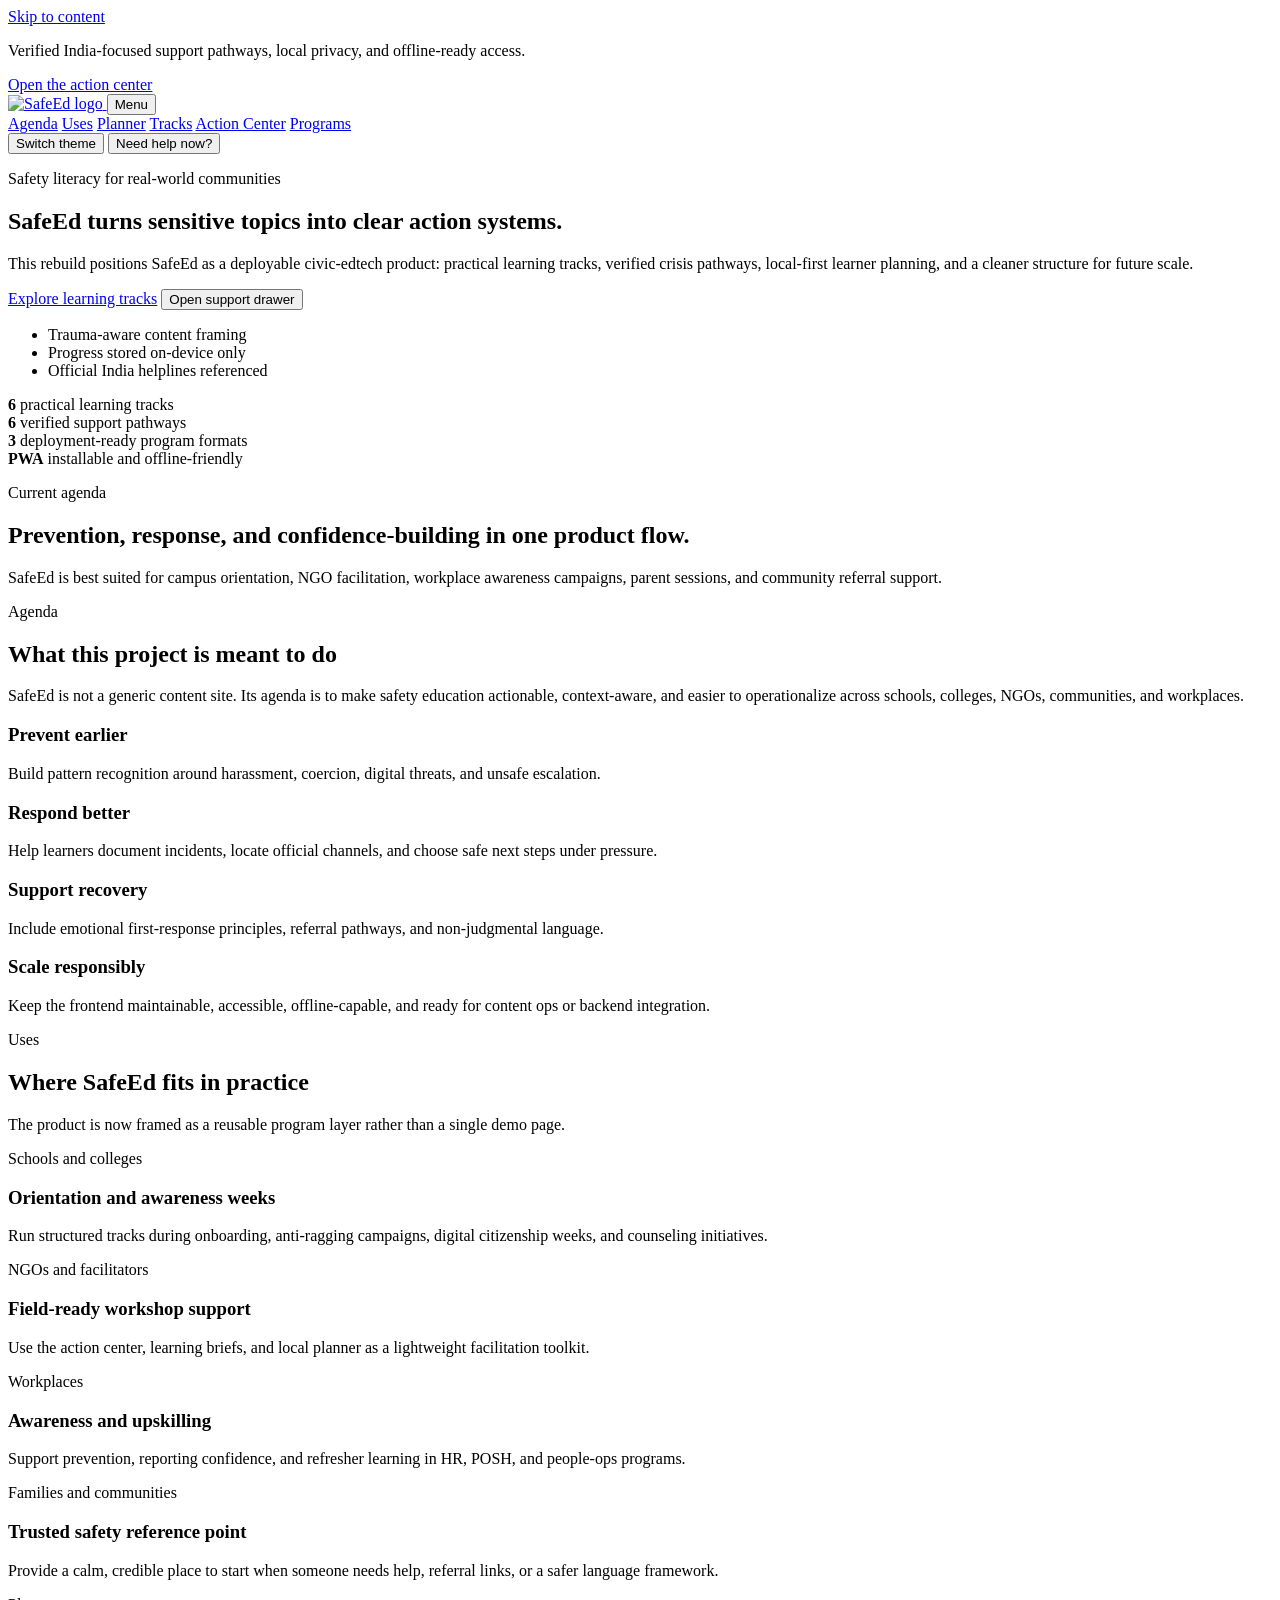
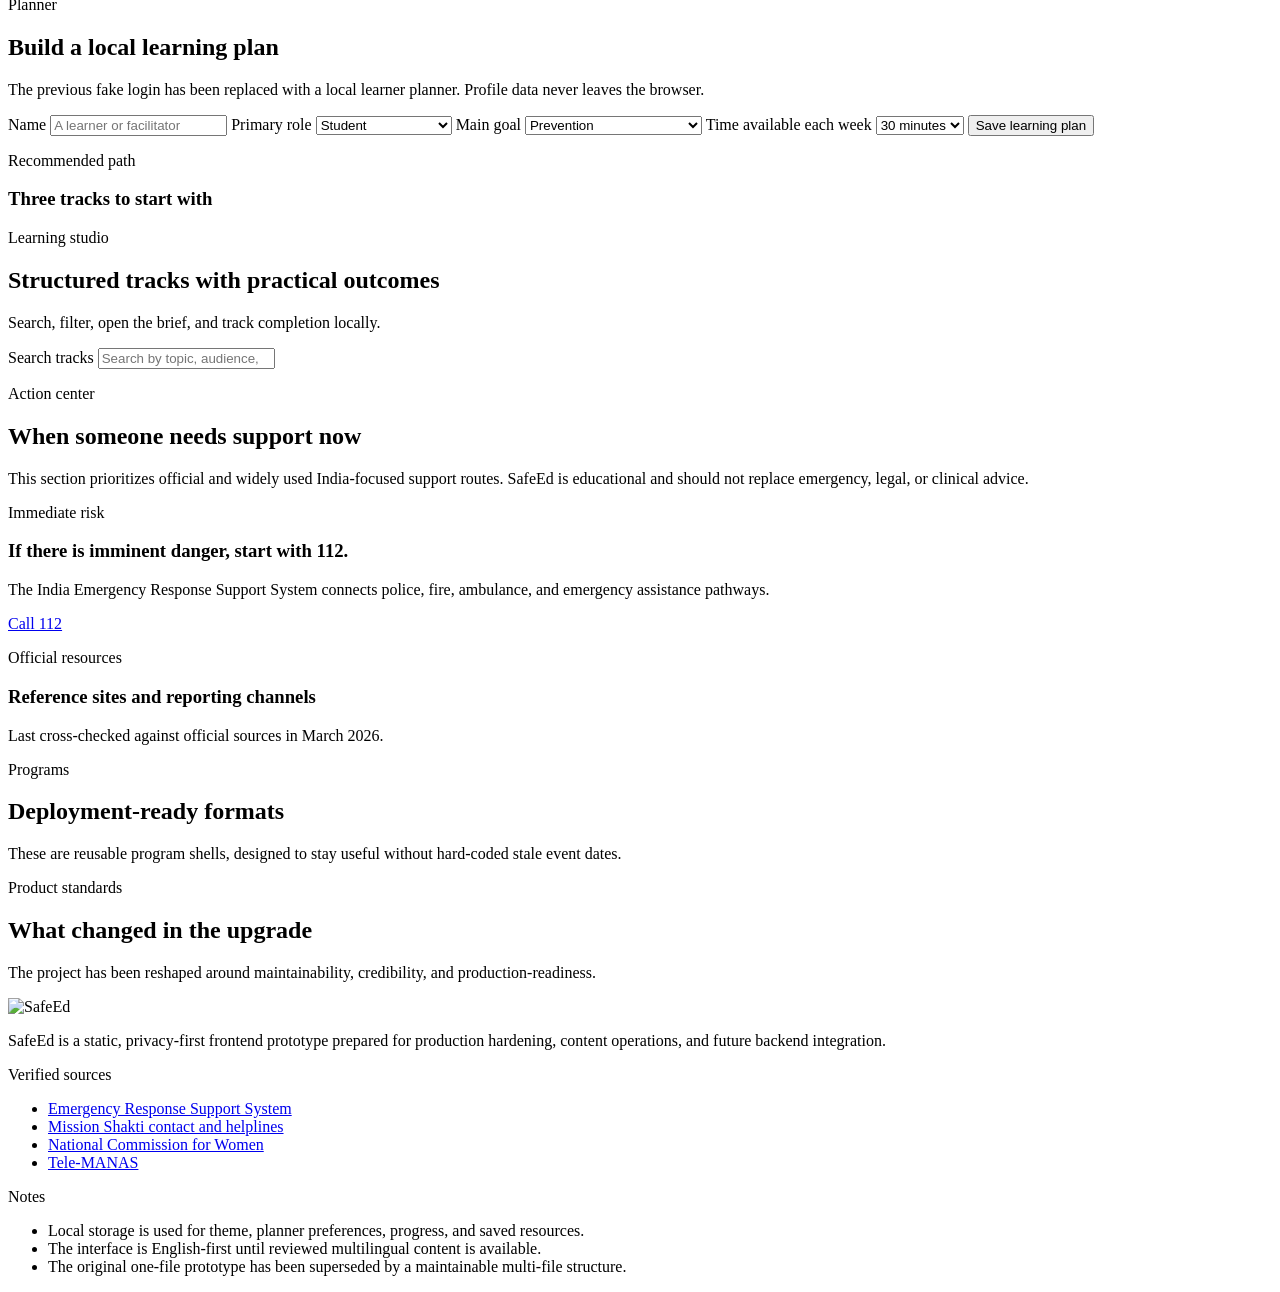
==== index.html @ ff0f3a22 "Initial SafeEd rebuild" ====
<!DOCTYPE html>
<html lang="en" data-theme="light">
<head>
  <meta charset="UTF-8">
  <meta name="viewport" content="width=device-width, initial-scale=1">
  <title>SafeEd | Safety literacy for real-world communities</title>
  <meta
    name="description"
    content="SafeEd is a practical safety education platform for schools, colleges, NGOs, and workplaces across India."
  >
  <meta name="theme-color" content="#12303b">
  <meta property="og:title" content="SafeEd">
  <meta
    property="og:description"
    content="Practical learning tracks, verified emergency pathways, and community-ready safety education."
  >
  <meta property="og:type" content="website">
  <link rel="icon" href="assets/brand/favicon.svg" type="image/svg+xml">
  <link rel="manifest" href="site.webmanifest">
  <link rel="preconnect" href="https://fonts.googleapis.com">
  <link rel="preconnect" href="https://fonts.gstatic.com" crossorigin>
  <link
    href="https://fonts.googleapis.com/css2?family=Manrope:wght@400;500;600;700;800&family=Sora:wght@500;600;700;800&display=swap"
    rel="stylesheet"
  >
  <link rel="stylesheet" href="assets/css/styles.css">
  <script type="module" src="assets/js/app.js"></script>
</head>
<body>
  <a class="skip-link" href="#main-content">Skip to content</a>
  <noscript>
    <div class="noscript-banner">
      SafeEd works best with JavaScript enabled because learning plans, saved progress, and the support drawer are interactive.
    </div>
  </noscript>

  <header class="site-header">
    <div class="announcement-bar">
      <div class="container announcement-inner">
        <p>Verified India-focused support pathways, local privacy, and offline-ready access.</p>
        <a href="#action-center">Open the action center</a>
      </div>
    </div>

    <div class="container nav-shell">
      <a class="brand" href="#hero" aria-label="SafeEd home">
        <img src="assets/brand/safeed-logo.svg" alt="SafeEd logo" width="192" height="48">
      </a>

      <button
        class="nav-toggle"
        type="button"
        aria-expanded="false"
        aria-controls="site-navigation"
        data-action="toggle-nav"
      >
        Menu
      </button>

      <nav id="site-navigation" class="site-navigation" aria-label="Primary">
        <a href="#agenda">Agenda</a>
        <a href="#use-cases">Uses</a>
        <a href="#planner">Planner</a>
        <a href="#tracks">Tracks</a>
        <a href="#action-center">Action Center</a>
        <a href="#programs">Programs</a>
      </nav>

      <div class="nav-actions">
        <button class="ghost-button" type="button" data-action="toggle-theme" id="theme-toggle">
          Switch theme
        </button>
        <button class="primary-button" type="button" data-action="toggle-support">
          Need help now?
        </button>
      </div>
    </div>
  </header>

  <main id="main-content">
    <section id="hero" class="hero-section section">
      <div class="container hero-grid">
        <div class="hero-copy reveal">
          <p class="eyebrow">Safety literacy for real-world communities</p>
          <h1>SafeEd turns sensitive topics into clear action systems.</h1>
          <p class="hero-lead">
            This rebuild positions SafeEd as a deployable civic-edtech product: practical learning tracks, verified crisis pathways,
            local-first learner planning, and a cleaner structure for future scale.
          </p>
          <div class="hero-actions">
            <a class="primary-button" href="#tracks">Explore learning tracks</a>
            <button class="secondary-button" type="button" data-action="toggle-support">
              Open support drawer
            </button>
          </div>
          <ul class="trust-list" aria-label="Trust markers">
            <li>Trauma-aware content framing</li>
            <li>Progress stored on-device only</li>
            <li>Official India helplines referenced</li>
          </ul>
        </div>

        <aside class="hero-panel reveal" aria-label="Project snapshot">
          <div class="metric-grid">
            <article class="metric-card">
              <strong>6</strong>
              <span>practical learning tracks</span>
            </article>
            <article class="metric-card">
              <strong>6</strong>
              <span>verified support pathways</span>
            </article>
            <article class="metric-card">
              <strong>3</strong>
              <span>deployment-ready program formats</span>
            </article>
            <article class="metric-card">
              <strong>PWA</strong>
              <span>installable and offline-friendly</span>
            </article>
          </div>

          <div class="focus-panel">
            <p class="focus-label">Current agenda</p>
            <h2>Prevention, response, and confidence-building in one product flow.</h2>
            <p>
              SafeEd is best suited for campus orientation, NGO facilitation, workplace awareness campaigns,
              parent sessions, and community referral support.
            </p>
          </div>
        </aside>
      </div>
    </section>

    <section id="agenda" class="section">
      <div class="container">
        <div class="section-heading reveal">
          <p class="eyebrow">Agenda</p>
          <h2>What this project is meant to do</h2>
          <p>
            SafeEd is not a generic content site. Its agenda is to make safety education actionable, context-aware,
            and easier to operationalize across schools, colleges, NGOs, communities, and workplaces.
          </p>
        </div>

        <div class="agenda-grid">
          <article class="agenda-card reveal">
            <h3>Prevent earlier</h3>
            <p>Build pattern recognition around harassment, coercion, digital threats, and unsafe escalation.</p>
          </article>
          <article class="agenda-card reveal">
            <h3>Respond better</h3>
            <p>Help learners document incidents, locate official channels, and choose safe next steps under pressure.</p>
          </article>
          <article class="agenda-card reveal">
            <h3>Support recovery</h3>
            <p>Include emotional first-response principles, referral pathways, and non-judgmental language.</p>
          </article>
          <article class="agenda-card reveal">
            <h3>Scale responsibly</h3>
            <p>Keep the frontend maintainable, accessible, offline-capable, and ready for content ops or backend integration.</p>
          </article>
        </div>
      </div>
    </section>

    <section id="use-cases" class="section section--alt">
      <div class="container">
        <div class="section-heading reveal">
          <p class="eyebrow">Uses</p>
          <h2>Where SafeEd fits in practice</h2>
          <p>The product is now framed as a reusable program layer rather than a single demo page.</p>
        </div>

        <div class="use-case-grid">
          <article class="use-card reveal">
            <span class="use-card__tag">Schools and colleges</span>
            <h3>Orientation and awareness weeks</h3>
            <p>Run structured tracks during onboarding, anti-ragging campaigns, digital citizenship weeks, and counseling initiatives.</p>
          </article>
          <article class="use-card reveal">
            <span class="use-card__tag">NGOs and facilitators</span>
            <h3>Field-ready workshop support</h3>
            <p>Use the action center, learning briefs, and local planner as a lightweight facilitation toolkit.</p>
          </article>
          <article class="use-card reveal">
            <span class="use-card__tag">Workplaces</span>
            <h3>Awareness and upskilling</h3>
            <p>Support prevention, reporting confidence, and refresher learning in HR, POSH, and people-ops programs.</p>
          </article>
          <article class="use-card reveal">
            <span class="use-card__tag">Families and communities</span>
            <h3>Trusted safety reference point</h3>
            <p>Provide a calm, credible place to start when someone needs help, referral links, or a safer language framework.</p>
          </article>
        </div>
      </div>
    </section>

    <section id="planner" class="section">
      <div class="container planner-layout">
        <div class="section-heading reveal">
          <p class="eyebrow">Planner</p>
          <h2>Build a local learning plan</h2>
          <p>
            The previous fake login has been replaced with a local learner planner. Profile data never leaves the browser.
          </p>
        </div>

        <div class="planner-card reveal">
          <form id="planner-form" class="planner-form">
            <label>
              <span>Name</span>
              <input id="planner-name" name="name" type="text" maxlength="40" placeholder="A learner or facilitator">
            </label>
            <label>
              <span>Primary role</span>
              <select id="planner-role" name="role">
                <option value="student">Student</option>
                <option value="educator">Educator</option>
                <option value="parent">Parent or caregiver</option>
                <option value="ngo">NGO facilitator</option>
                <option value="workplace">Workplace ally</option>
              </select>
            </label>
            <label>
              <span>Main goal</span>
              <select id="planner-goal" name="goal">
                <option value="prevention">Prevention</option>
                <option value="response">Reporting and response</option>
                <option value="digital">Digital safety</option>
                <option value="wellbeing">Wellbeing support</option>
                <option value="leadership">Facilitation and leadership</option>
              </select>
            </label>
            <label>
              <span>Time available each week</span>
              <select id="planner-minutes" name="minutes">
                <option value="30">30 minutes</option>
                <option value="45">45 minutes</option>
                <option value="60">60 minutes</option>
                <option value="90">90 minutes</option>
              </select>
            </label>
            <button class="primary-button" type="submit">Save learning plan</button>
          </form>
        </div>

        <aside class="planner-output reveal" aria-live="polite">
          <div class="planner-output__header">
            <p class="eyebrow">Recommended path</p>
            <h3 id="planner-title">Three tracks to start with</h3>
          </div>
          <div id="planner-recommendations" class="planner-recommendations"></div>
        </aside>
      </div>
    </section>

    <section id="tracks" class="section section--alt">
      <div class="container">
        <div class="section-heading reveal">
          <p class="eyebrow">Learning studio</p>
          <h2>Structured tracks with practical outcomes</h2>
          <p>Search, filter, open the brief, and track completion locally.</p>
        </div>

        <div class="track-toolbar reveal">
          <label class="search-field">
            <span class="sr-only">Search tracks</span>
            <input id="track-search" type="search" placeholder="Search by topic, audience, or outcome">
          </label>
          <div id="track-filters" class="filter-group" aria-label="Track filters"></div>
        </div>

        <div class="summary-strip reveal" id="summary-strip" aria-live="polite"></div>
        <div id="track-grid" class="track-grid"></div>
      </div>
    </section>

    <section id="action-center" class="section">
      <div class="container">
        <div class="section-heading reveal">
          <p class="eyebrow">Action center</p>
          <h2>When someone needs support now</h2>
          <p>
            This section prioritizes official and widely used India-focused support routes. SafeEd is educational and should not replace
            emergency, legal, or clinical advice.
          </p>
        </div>

        <div class="action-layout">
          <div class="help-card urgent-card reveal">
            <p class="urgent-label">Immediate risk</p>
            <h3>If there is imminent danger, start with 112.</h3>
            <p>
              The India Emergency Response Support System connects police, fire, ambulance, and emergency assistance pathways.
            </p>
            <a class="primary-button" href="tel:112">Call 112</a>
          </div>

          <div id="support-grid" class="support-grid"></div>
        </div>

        <div class="resource-panel reveal">
          <div class="resource-panel__header">
            <div>
              <p class="eyebrow">Official resources</p>
              <h3>Reference sites and reporting channels</h3>
            </div>
            <p class="resource-panel__note">Last cross-checked against official sources in March 2026.</p>
          </div>
          <div id="resource-grid" class="resource-grid"></div>
        </div>
      </div>
    </section>

    <section id="programs" class="section section--alt">
      <div class="container">
        <div class="section-heading reveal">
          <p class="eyebrow">Programs</p>
          <h2>Deployment-ready formats</h2>
          <p>
            These are reusable program shells, designed to stay useful without hard-coded stale event dates.
          </p>
        </div>

        <div id="program-grid" class="program-grid"></div>
      </div>
    </section>

    <section class="section">
      <div class="container">
        <div class="section-heading reveal">
          <p class="eyebrow">Product standards</p>
          <h2>What changed in the upgrade</h2>
          <p>The project has been reshaped around maintainability, credibility, and production-readiness.</p>
        </div>

        <div id="standards-grid" class="standards-grid"></div>
      </div>
    </section>
  </main>

  <aside id="support-drawer" class="support-drawer" hidden>
    <div class="support-drawer__header">
      <div>
        <p class="eyebrow">Support drawer</p>
        <h2>Quick access numbers</h2>
      </div>
      <button class="ghost-button" type="button" data-action="toggle-support">Close</button>
    </div>
    <div id="support-drawer-grid" class="support-drawer__grid"></div>
  </aside>

  <dialog id="track-dialog" class="track-dialog">
    <div class="track-dialog__shell">
      <form method="dialog" class="track-dialog__close-row">
        <button class="ghost-button" type="submit">Close</button>
      </form>
      <div id="track-dialog-content"></div>
    </div>
  </dialog>

  <div id="toast" class="toast" role="status" aria-live="polite"></div>

  <footer class="site-footer">
    <div class="container footer-grid">
      <div>
        <img src="assets/brand/safeed-logo.svg" alt="SafeEd" width="192" height="48">
        <p class="footer-copy">
          SafeEd is a static, privacy-first frontend prototype prepared for production hardening, content operations, and future backend integration.
        </p>
      </div>
      <div>
        <p class="footer-heading">Verified sources</p>
        <ul class="footer-links">
          <li><a href="https://112.gov.in/" target="_blank" rel="noreferrer">Emergency Response Support System</a></li>
          <li><a href="https://missionshakti.wcd.gov.in/contact" target="_blank" rel="noreferrer">Mission Shakti contact and helplines</a></li>
          <li><a href="https://www.ncw.gov.in/" target="_blank" rel="noreferrer">National Commission for Women</a></li>
          <li><a href="https://telemanas.mohfw.gov.in/" target="_blank" rel="noreferrer">Tele-MANAS</a></li>
        </ul>
      </div>
      <div>
        <p class="footer-heading">Notes</p>
        <ul class="footer-links">
          <li>Local storage is used for theme, planner preferences, progress, and saved resources.</li>
          <li>The interface is English-first until reviewed multilingual content is available.</li>
          <li>The original one-file prototype has been superseded by a maintainable multi-file structure.</li>
        </ul>
      </div>
    </div>
  </footer>
</body>
</html>
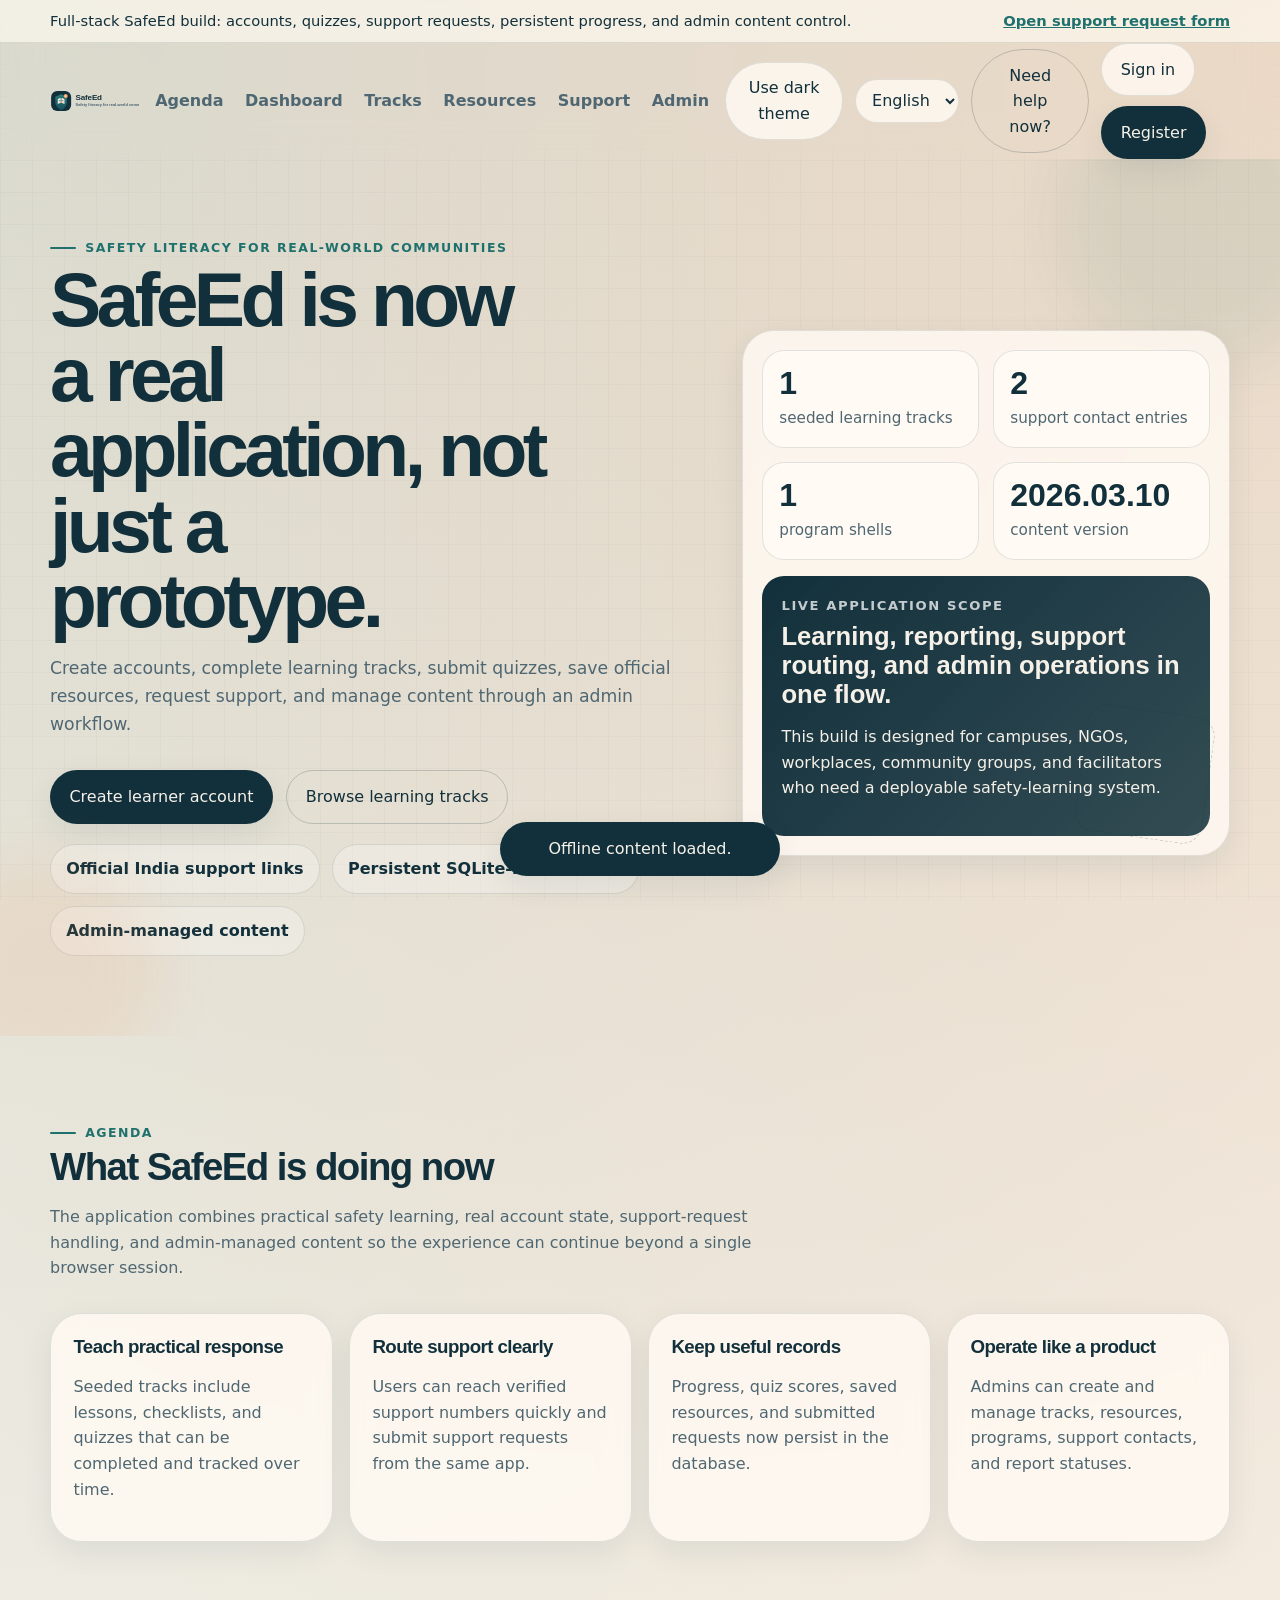
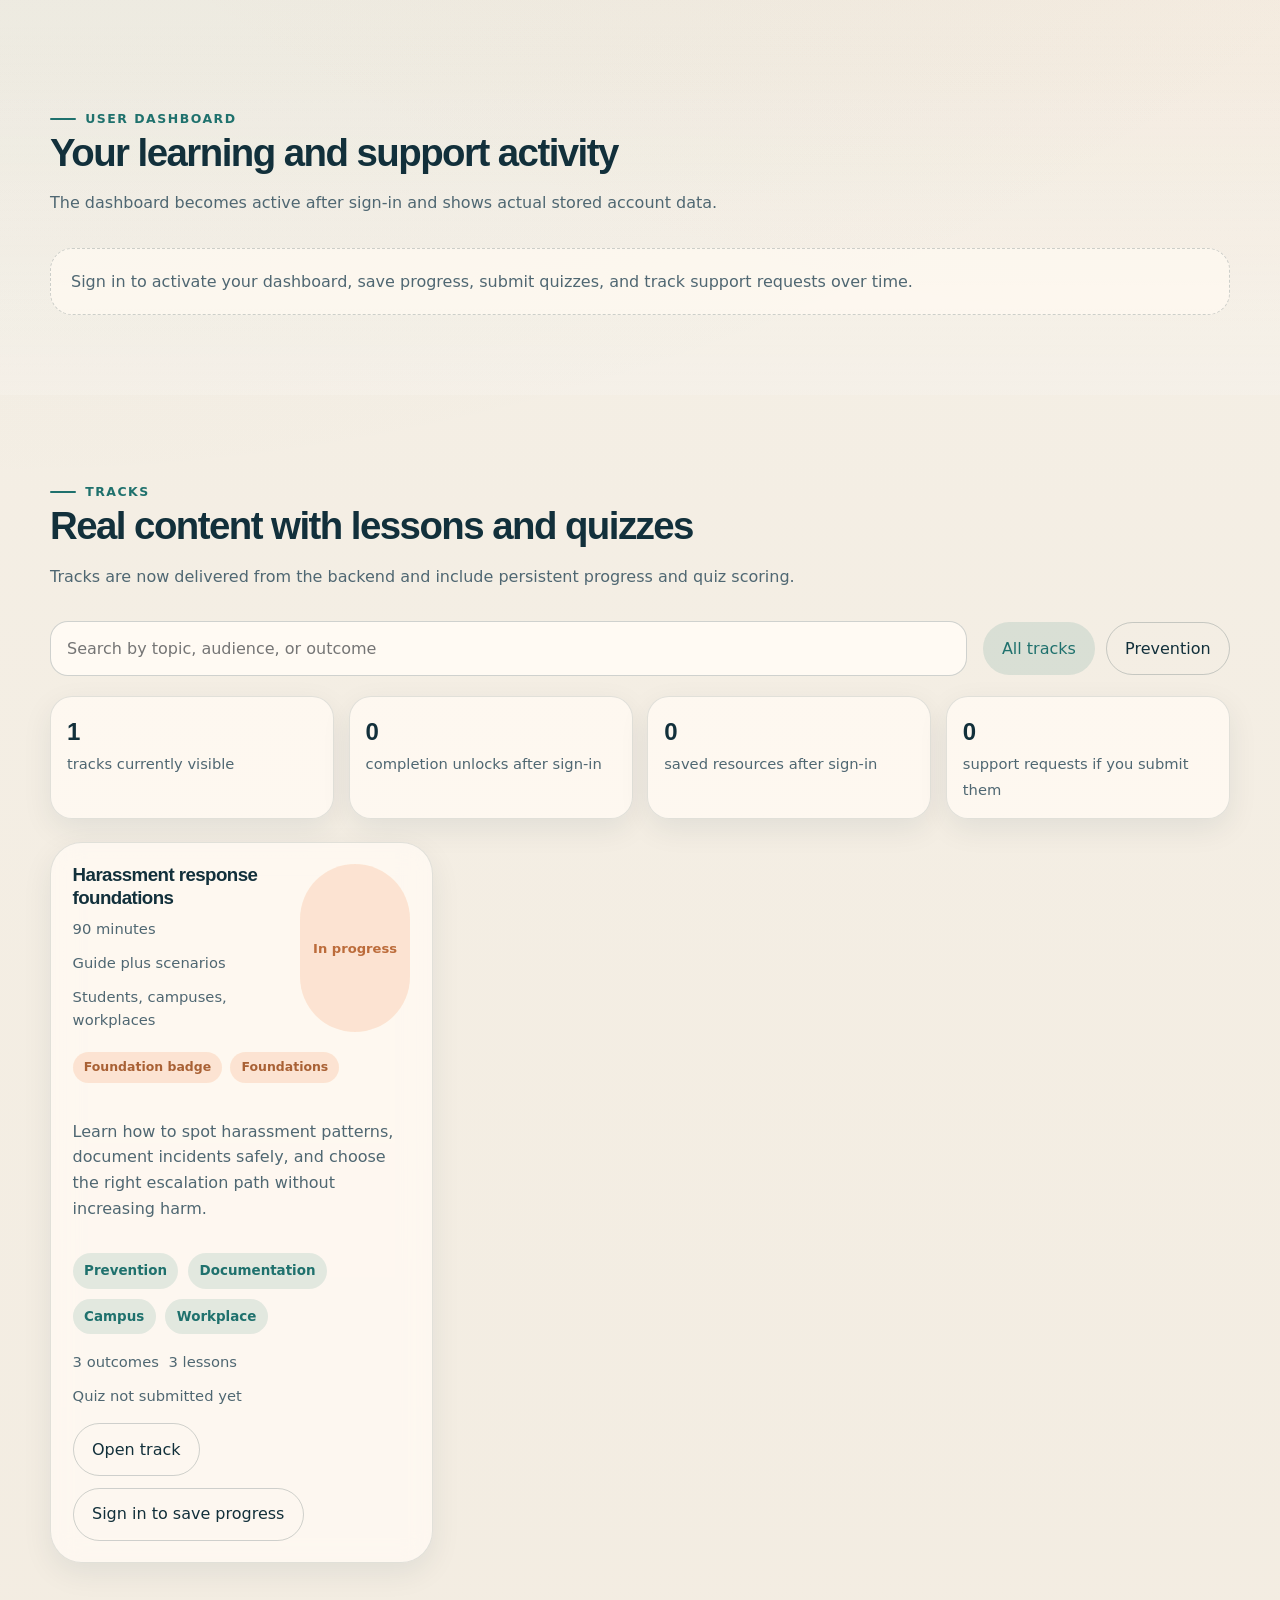
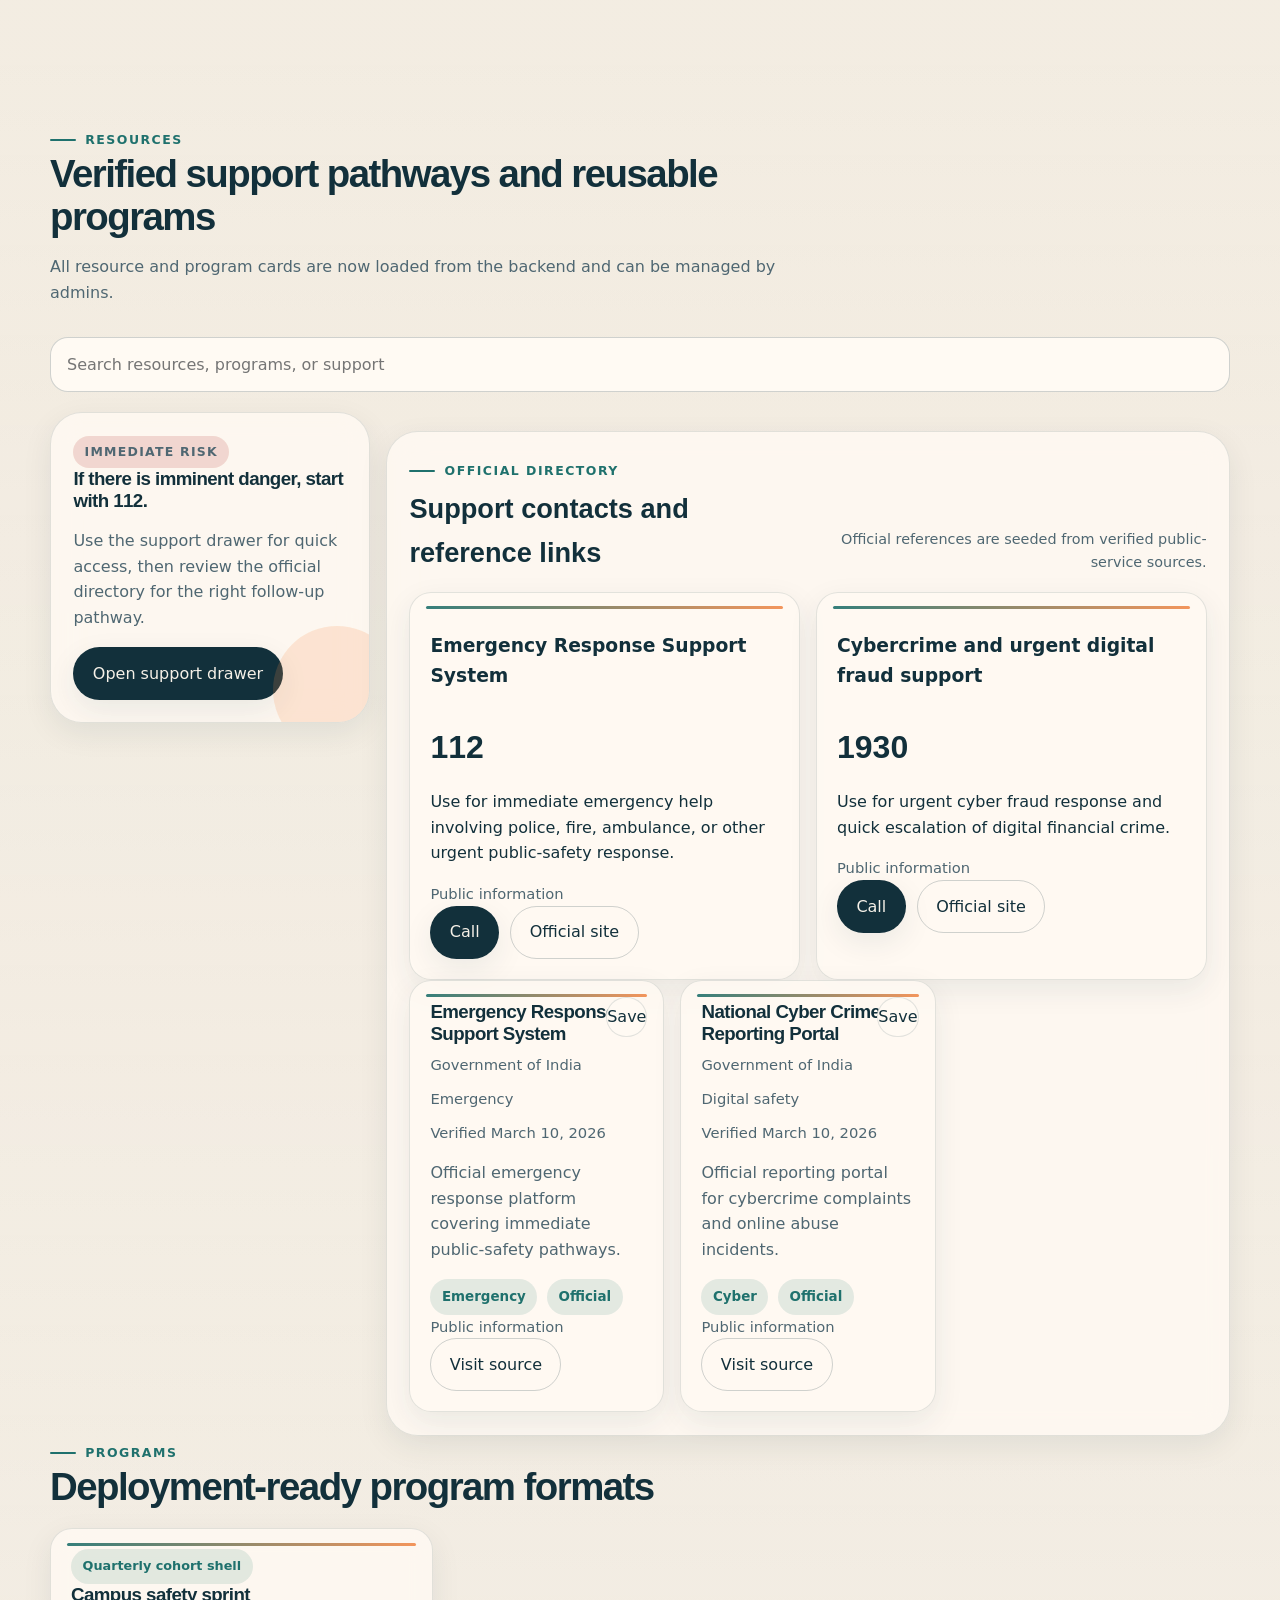
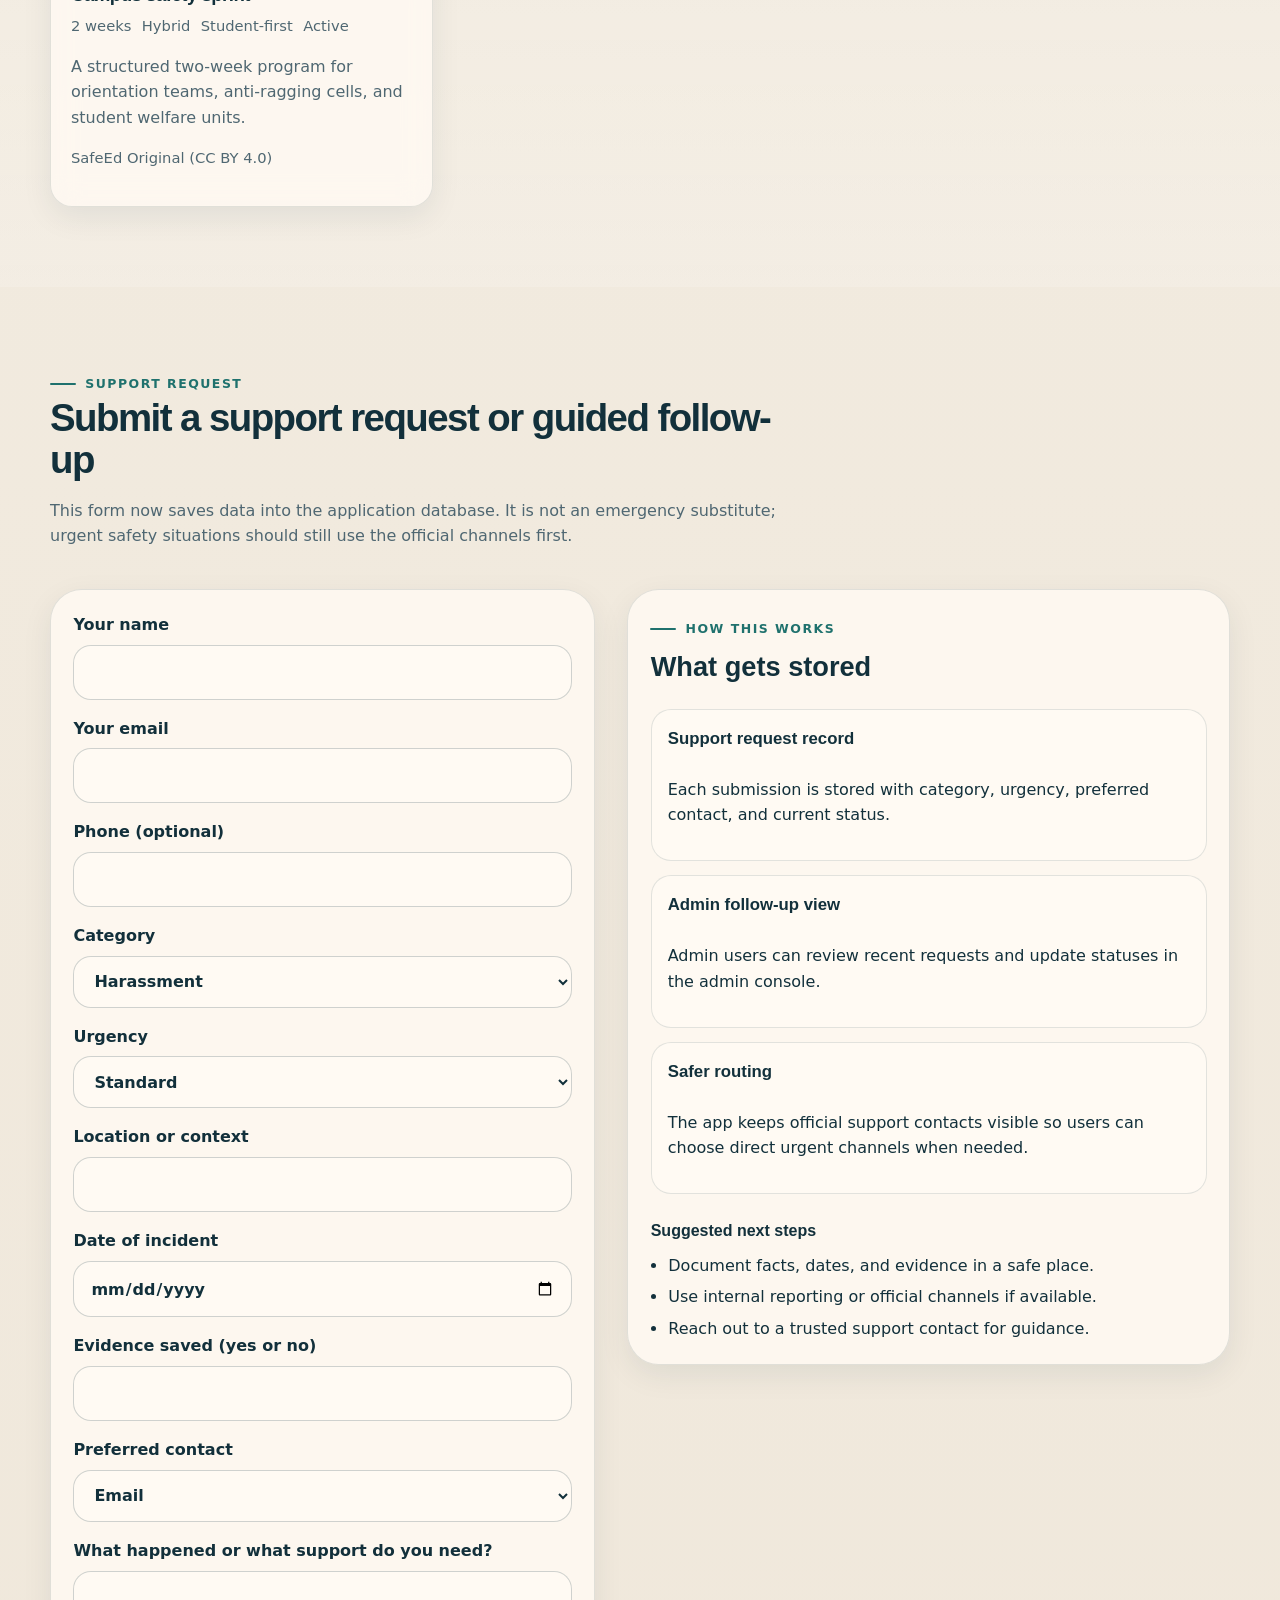
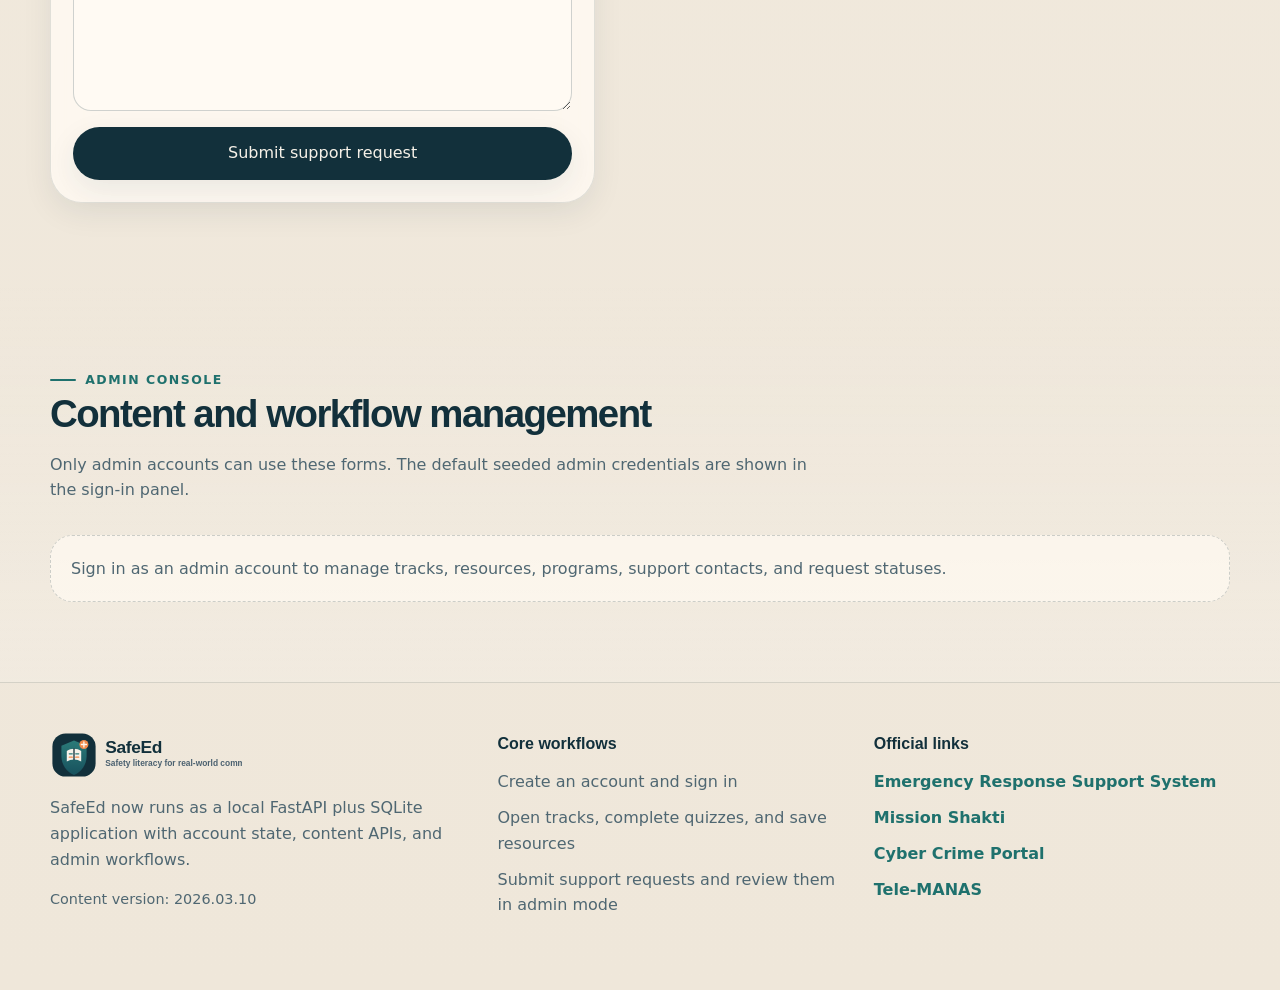
==== commit 3068fa86: "feat: migrate SafeEd to the maintained full-stack codebase Summary - replace the older static SafeEd" ====
--- a/index.html
+++ b/index.html
@@ -6,13 +6,13 @@
   <title>SafeEd | Safety literacy for real-world communities</title>
   <meta
     name="description"
-    content="SafeEd is a practical safety education platform for schools, colleges, NGOs, and workplaces across India."
+    content="SafeEd is a full-stack safety education application with verified support pathways, persistent progress, and admin-managed content."
   >
   <meta name="theme-color" content="#12303b">
   <meta property="og:title" content="SafeEd">
   <meta
     property="og:description"
-    content="Practical learning tracks, verified emergency pathways, and community-ready safety education."
+    content="Real user accounts, persistent learning progress, support requests, and admin-managed safety education."
   >
   <meta property="og:type" content="website">
   <link rel="icon" href="assets/brand/favicon.svg" type="image/svg+xml">
@@ -30,15 +30,15 @@
   <a class="skip-link" href="#main-content">Skip to content</a>
   <noscript>
     <div class="noscript-banner">
-      SafeEd works best with JavaScript enabled because learning plans, saved progress, and the support drawer are interactive.
+      SafeEd requires JavaScript for authentication, learning progress, quizzes, and admin workflows.
     </div>
   </noscript>
 
   <header class="site-header">
     <div class="announcement-bar">
       <div class="container announcement-inner">
-        <p>Verified India-focused support pathways, local privacy, and offline-ready access.</p>
-        <a href="#action-center">Open the action center</a>
+        <p>Full-stack SafeEd build: accounts, quizzes, support requests, persistent progress, and admin content control.</p>
+        <a href="#report-help">Open support request form</a>
       </div>
     </div>
 
@@ -58,21 +58,29 @@
       </button>
 
       <nav id="site-navigation" class="site-navigation" aria-label="Primary">
-        <a href="#agenda">Agenda</a>
-        <a href="#use-cases">Uses</a>
-        <a href="#planner">Planner</a>
-        <a href="#tracks">Tracks</a>
-        <a href="#action-center">Action Center</a>
-        <a href="#programs">Programs</a>
+        <a href="#agenda" data-i18n="nav.agenda">Agenda</a>
+        <a href="#dashboard" data-i18n="nav.dashboard">Dashboard</a>
+        <a href="#tracks" data-i18n="nav.tracks">Tracks</a>
+        <a href="#resources" data-i18n="nav.resources">Resources</a>
+        <a href="#report-help" data-i18n="nav.support">Support</a>
+        <a href="#admin-console" data-i18n="nav.admin">Admin</a>
       </nav>
 
       <div class="nav-actions">
         <button class="ghost-button" type="button" data-action="toggle-theme" id="theme-toggle">
           Switch theme
         </button>
-        <button class="primary-button" type="button" data-action="toggle-support">
+        <div class="locale-switcher">
+          <label class="sr-only" for="locale-select">Language</label>
+          <select id="locale-select" class="locale-select">
+            <option value="en-IN">English</option>
+            <option value="hi-IN">Hindi</option>
+          </select>
+        </div>
+        <button class="secondary-button" type="button" data-action="toggle-support">
           Need help now?
         </button>
+        <div id="session-controls" class="session-controls"></div>
       </div>
     </div>
   </header>
@@ -81,51 +89,33 @@
     <section id="hero" class="hero-section section">
       <div class="container hero-grid">
         <div class="hero-copy reveal">
-          <p class="eyebrow">Safety literacy for real-world communities</p>
-          <h1>SafeEd turns sensitive topics into clear action systems.</h1>
-          <p class="hero-lead">
-            This rebuild positions SafeEd as a deployable civic-edtech product: practical learning tracks, verified crisis pathways,
-            local-first learner planning, and a cleaner structure for future scale.
+          <p class="eyebrow" data-i18n="hero.eyebrow">Safety literacy for real-world communities</p>
+          <h1 data-i18n="hero.title">SafeEd is now a real application, not just a prototype.</h1>
+          <p class="hero-lead" data-i18n="hero.lead">
+            Create accounts, complete learning tracks, submit quizzes, save official resources,
+            request support, and manage content through an admin workflow.
           </p>
           <div class="hero-actions">
-            <a class="primary-button" href="#tracks">Explore learning tracks</a>
-            <button class="secondary-button" type="button" data-action="toggle-support">
-              Open support drawer
+            <button class="primary-button" type="button" data-action="open-auth" data-auth-mode="register">
+              Create learner account
             </button>
+            <a class="secondary-button" href="#tracks">Browse learning tracks</a>
           </div>
           <ul class="trust-list" aria-label="Trust markers">
-            <li>Trauma-aware content framing</li>
-            <li>Progress stored on-device only</li>
-            <li>Official India helplines referenced</li>
+            <li>Official India support links</li>
+            <li>Persistent SQLite-backed data</li>
+            <li>Admin-managed content</li>
           </ul>
         </div>
 
         <aside class="hero-panel reveal" aria-label="Project snapshot">
-          <div class="metric-grid">
-            <article class="metric-card">
-              <strong>6</strong>
-              <span>practical learning tracks</span>
-            </article>
-            <article class="metric-card">
-              <strong>6</strong>
-              <span>verified support pathways</span>
-            </article>
-            <article class="metric-card">
-              <strong>3</strong>
-              <span>deployment-ready program formats</span>
-            </article>
-            <article class="metric-card">
-              <strong>PWA</strong>
-              <span>installable and offline-friendly</span>
-            </article>
-          </div>
-
+          <div class="metric-grid" id="metric-grid"></div>
           <div class="focus-panel">
-            <p class="focus-label">Current agenda</p>
-            <h2>Prevention, response, and confidence-building in one product flow.</h2>
+            <p class="focus-label">Live application scope</p>
+            <h2>Learning, reporting, support routing, and admin operations in one flow.</h2>
             <p>
-              SafeEd is best suited for campus orientation, NGO facilitation, workplace awareness campaigns,
-              parent sessions, and community referral support.
+              This build is designed for campuses, NGOs, workplaces, community groups,
+              and facilitators who need a deployable safety-learning system.
             </p>
           </div>
         </aside>
@@ -136,134 +126,51 @@
       <div class="container">
         <div class="section-heading reveal">
           <p class="eyebrow">Agenda</p>
-          <h2>What this project is meant to do</h2>
+          <h2 data-i18n="agenda.title">What SafeEd is doing now</h2>
           <p>
-            SafeEd is not a generic content site. Its agenda is to make safety education actionable, context-aware,
-            and easier to operationalize across schools, colleges, NGOs, communities, and workplaces.
+            The application combines practical safety learning, real account state, support-request handling,
+            and admin-managed content so the experience can continue beyond a single browser session.
           </p>
         </div>
-
         <div class="agenda-grid">
           <article class="agenda-card reveal">
-            <h3>Prevent earlier</h3>
-            <p>Build pattern recognition around harassment, coercion, digital threats, and unsafe escalation.</p>
+            <h3>Teach practical response</h3>
+            <p>Seeded tracks include lessons, checklists, and quizzes that can be completed and tracked over time.</p>
           </article>
           <article class="agenda-card reveal">
-            <h3>Respond better</h3>
-            <p>Help learners document incidents, locate official channels, and choose safe next steps under pressure.</p>
+            <h3>Route support clearly</h3>
+            <p>Users can reach verified support numbers quickly and submit support requests from the same app.</p>
           </article>
           <article class="agenda-card reveal">
-            <h3>Support recovery</h3>
-            <p>Include emotional first-response principles, referral pathways, and non-judgmental language.</p>
+            <h3>Keep useful records</h3>
+            <p>Progress, quiz scores, saved resources, and submitted requests now persist in the database.</p>
           </article>
           <article class="agenda-card reveal">
-            <h3>Scale responsibly</h3>
-            <p>Keep the frontend maintainable, accessible, offline-capable, and ready for content ops or backend integration.</p>
+            <h3>Operate like a product</h3>
+            <p>Admins can create and manage tracks, resources, programs, support contacts, and report statuses.</p>
           </article>
         </div>
       </div>
     </section>
 
-    <section id="use-cases" class="section section--alt">
+    <section id="dashboard" class="section section--alt">
       <div class="container">
         <div class="section-heading reveal">
-          <p class="eyebrow">Uses</p>
-          <h2>Where SafeEd fits in practice</h2>
-          <p>The product is now framed as a reusable program layer rather than a single demo page.</p>
-        </div>
-
-        <div class="use-case-grid">
-          <article class="use-card reveal">
-            <span class="use-card__tag">Schools and colleges</span>
-            <h3>Orientation and awareness weeks</h3>
-            <p>Run structured tracks during onboarding, anti-ragging campaigns, digital citizenship weeks, and counseling initiatives.</p>
-          </article>
-          <article class="use-card reveal">
-            <span class="use-card__tag">NGOs and facilitators</span>
-            <h3>Field-ready workshop support</h3>
-            <p>Use the action center, learning briefs, and local planner as a lightweight facilitation toolkit.</p>
-          </article>
-          <article class="use-card reveal">
-            <span class="use-card__tag">Workplaces</span>
-            <h3>Awareness and upskilling</h3>
-            <p>Support prevention, reporting confidence, and refresher learning in HR, POSH, and people-ops programs.</p>
-          </article>
-          <article class="use-card reveal">
-            <span class="use-card__tag">Families and communities</span>
-            <h3>Trusted safety reference point</h3>
-            <p>Provide a calm, credible place to start when someone needs help, referral links, or a safer language framework.</p>
-          </article>
-        </div>
-      </div>
-    </section>
-
-    <section id="planner" class="section">
-      <div class="container planner-layout">
-        <div class="section-heading reveal">
-          <p class="eyebrow">Planner</p>
-          <h2>Build a local learning plan</h2>
-          <p>
-            The previous fake login has been replaced with a local learner planner. Profile data never leaves the browser.
-          </p>
-        </div>
-
-        <div class="planner-card reveal">
-          <form id="planner-form" class="planner-form">
-            <label>
-              <span>Name</span>
-              <input id="planner-name" name="name" type="text" maxlength="40" placeholder="A learner or facilitator">
-            </label>
-            <label>
-              <span>Primary role</span>
-              <select id="planner-role" name="role">
-                <option value="student">Student</option>
-                <option value="educator">Educator</option>
-                <option value="parent">Parent or caregiver</option>
-                <option value="ngo">NGO facilitator</option>
-                <option value="workplace">Workplace ally</option>
-              </select>
-            </label>
-            <label>
-              <span>Main goal</span>
-              <select id="planner-goal" name="goal">
-                <option value="prevention">Prevention</option>
-                <option value="response">Reporting and response</option>
-                <option value="digital">Digital safety</option>
-                <option value="wellbeing">Wellbeing support</option>
-                <option value="leadership">Facilitation and leadership</option>
-              </select>
-            </label>
-            <label>
-              <span>Time available each week</span>
-              <select id="planner-minutes" name="minutes">
-                <option value="30">30 minutes</option>
-                <option value="45">45 minutes</option>
-                <option value="60">60 minutes</option>
-                <option value="90">90 minutes</option>
-              </select>
-            </label>
-            <button class="primary-button" type="submit">Save learning plan</button>
-          </form>
-        </div>
-
-        <aside class="planner-output reveal" aria-live="polite">
-          <div class="planner-output__header">
-            <p class="eyebrow">Recommended path</p>
-            <h3 id="planner-title">Three tracks to start with</h3>
-          </div>
-          <div id="planner-recommendations" class="planner-recommendations"></div>
-        </aside>
-      </div>
-    </section>
-
-    <section id="tracks" class="section section--alt">
+          <p class="eyebrow">User dashboard</p>
+          <h2 data-i18n="dashboard.title">Your learning and support activity</h2>
+          <p>The dashboard becomes active after sign-in and shows actual stored account data.</p>
+        </div>
+        <div id="dashboard-shell" class="dashboard-shell"></div>
+      </div>
+    </section>
+
+    <section id="tracks" class="section">
       <div class="container">
         <div class="section-heading reveal">
-          <p class="eyebrow">Learning studio</p>
-          <h2>Structured tracks with practical outcomes</h2>
-          <p>Search, filter, open the brief, and track completion locally.</p>
-        </div>
-
+          <p class="eyebrow">Tracks</p>
+          <h2 data-i18n="tracks.title">Real content with lessons and quizzes</h2>
+          <p>Tracks are now delivered from the backend and include persistent progress and quiz scoring.</p>
+        </div>
         <div class="track-toolbar reveal">
           <label class="search-field">
             <span class="sr-only">Search tracks</span>
@@ -271,77 +178,144 @@
           </label>
           <div id="track-filters" class="filter-group" aria-label="Track filters"></div>
         </div>
-
-        <div class="summary-strip reveal" id="summary-strip" aria-live="polite"></div>
+        <div id="summary-strip" class="summary-strip reveal"></div>
         <div id="track-grid" class="track-grid"></div>
       </div>
     </section>
 
-    <section id="action-center" class="section">
+    <section id="resources" class="section section--alt">
       <div class="container">
         <div class="section-heading reveal">
-          <p class="eyebrow">Action center</p>
-          <h2>When someone needs support now</h2>
-          <p>
-            This section prioritizes official and widely used India-focused support routes. SafeEd is educational and should not replace
-            emergency, legal, or clinical advice.
-          </p>
+          <p class="eyebrow">Resources</p>
+          <h2 data-i18n="resources.title">Verified support pathways and reusable programs</h2>
+          <p>All resource and program cards are now loaded from the backend and can be managed by admins.</p>
+        </div>
+        <div class="track-toolbar reveal">
+          <label class="search-field">
+            <span class="sr-only">Search resources and support</span>
+            <input id="global-search" type="search" placeholder="Search resources, programs, or support">
+          </label>
         </div>
 
         <div class="action-layout">
           <div class="help-card urgent-card reveal">
             <p class="urgent-label">Immediate risk</p>
             <h3>If there is imminent danger, start with 112.</h3>
-            <p>
-              The India Emergency Response Support System connects police, fire, ambulance, and emergency assistance pathways.
-            </p>
-            <a class="primary-button" href="tel:112">Call 112</a>
-          </div>
-
-          <div id="support-grid" class="support-grid"></div>
-        </div>
-
-        <div class="resource-panel reveal">
-          <div class="resource-panel__header">
-            <div>
-              <p class="eyebrow">Official resources</p>
-              <h3>Reference sites and reporting channels</h3>
+            <p>Use the support drawer for quick access, then review the official directory for the right follow-up pathway.</p>
+            <button class="primary-button" type="button" data-action="toggle-support">Open support drawer</button>
+          </div>
+
+          <div class="resource-panel reveal">
+            <div class="resource-panel__header">
+              <div>
+                <p class="eyebrow">Official directory</p>
+                <h3>Support contacts and reference links</h3>
+              </div>
+              <p class="resource-panel__note">Official references are seeded from verified public-service sources.</p>
             </div>
-            <p class="resource-panel__note">Last cross-checked against official sources in March 2026.</p>
-          </div>
-          <div id="resource-grid" class="resource-grid"></div>
-        </div>
-      </div>
-    </section>
-
-    <section id="programs" class="section section--alt">
+            <div id="support-grid" class="support-grid"></div>
+            <div id="resource-grid" class="resource-grid"></div>
+          </div>
+        </div>
+
+        <div class="section-heading section-heading--tight reveal">
+          <p class="eyebrow">Programs</p>
+          <h2>Deployment-ready program formats</h2>
+        </div>
+        <div id="program-grid" class="program-grid"></div>
+      </div>
+    </section>
+
+    <section id="report-help" class="section">
+      <div class="container report-layout">
+        <div class="section-heading reveal">
+          <p class="eyebrow">Support request</p>
+          <h2 data-i18n="report.title">Submit a support request or guided follow-up</h2>
+          <p>
+            This form now saves data into the application database. It is not an emergency substitute;
+            urgent safety situations should still use the official channels first.
+          </p>
+        </div>
+
+        <div class="planner-card reveal">
+          <form id="report-form" class="planner-form">
+            <label>
+              <span>Your name</span>
+              <input id="reporter-name" name="reporterName" type="text" maxlength="120" required>
+            </label>
+            <label>
+              <span>Your email</span>
+              <input id="reporter-email" name="reporterEmail" type="email" maxlength="255" required>
+            </label>
+            <label>
+              <span>Phone (optional)</span>
+              <input id="reporter-phone" name="reporterPhone" type="tel" maxlength="40">
+            </label>
+            <label>
+              <span>Category</span>
+              <select id="report-category" name="category"></select>
+            </label>
+            <label>
+              <span>Urgency</span>
+              <select id="report-urgency" name="urgency"></select>
+            </label>
+            <div id="report-extra-fields" class="report-extra-fields"></div>
+            <label>
+              <span>Preferred contact</span>
+              <select id="report-contact" name="preferredContact">
+                <option value="Email">Email</option>
+                <option value="Phone">Phone</option>
+                <option value="No preference">No preference</option>
+              </select>
+            </label>
+            <label>
+              <span>What happened or what support do you need?</span>
+              <textarea id="report-description" name="description" rows="6" minlength="20" maxlength="3000" required></textarea>
+            </label>
+            <button class="primary-button" type="submit">Submit support request</button>
+          </form>
+        </div>
+
+        <aside class="planner-output reveal">
+          <div class="planner-output__header">
+            <p class="eyebrow">How this works</p>
+            <h3>What gets stored</h3>
+          </div>
+          <div class="planner-recommendations">
+            <article class="recommendation-card">
+              <strong>Support request record</strong>
+              <p>Each submission is stored with category, urgency, preferred contact, and current status.</p>
+            </article>
+            <article class="recommendation-card">
+              <strong>Admin follow-up view</strong>
+              <p>Admin users can review recent requests and update statuses in the admin console.</p>
+            </article>
+            <article class="recommendation-card">
+              <strong>Safer routing</strong>
+              <p>The app keeps official support contacts visible so users can choose direct urgent channels when needed.</p>
+            </article>
+          </div>
+          <div class="planner-next-steps">
+            <h4>Suggested next steps</h4>
+            <ul id="report-next-steps" class="bullet-list"></ul>
+          </div>
+        </aside>
+      </div>
+    </section>
+
+    <section id="admin-console" class="section section--alt">
       <div class="container">
         <div class="section-heading reveal">
-          <p class="eyebrow">Programs</p>
-          <h2>Deployment-ready formats</h2>
-          <p>
-            These are reusable program shells, designed to stay useful without hard-coded stale event dates.
-          </p>
-        </div>
-
-        <div id="program-grid" class="program-grid"></div>
-      </div>
-    </section>
-
-    <section class="section">
-      <div class="container">
-        <div class="section-heading reveal">
-          <p class="eyebrow">Product standards</p>
-          <h2>What changed in the upgrade</h2>
-          <p>The project has been reshaped around maintainability, credibility, and production-readiness.</p>
-        </div>
-
-        <div id="standards-grid" class="standards-grid"></div>
+          <p class="eyebrow">Admin console</p>
+          <h2 data-i18n="admin.title">Content and workflow management</h2>
+          <p>Only admin accounts can use these forms. The default seeded admin credentials are shown in the sign-in panel.</p>
+        </div>
+        <div id="admin-shell" class="admin-shell"></div>
       </div>
     </section>
   </main>
 
-  <aside id="support-drawer" class="support-drawer" hidden>
+  <aside id="support-drawer" class="support-drawer" hidden role="dialog" aria-modal="true" aria-label="Support drawer">
     <div class="support-drawer__header">
       <div>
         <p class="eyebrow">Support drawer</p>
@@ -352,7 +326,7 @@
     <div id="support-drawer-grid" class="support-drawer__grid"></div>
   </aside>
 
-  <dialog id="track-dialog" class="track-dialog">
+  <dialog id="track-dialog" class="track-dialog" aria-labelledby="track-dialog-title" aria-modal="true">
     <div class="track-dialog__shell">
       <form method="dialog" class="track-dialog__close-row">
         <button class="ghost-button" type="submit">Close</button>
@@ -361,6 +335,70 @@
     </div>
   </dialog>
 
+  <dialog id="auth-dialog" class="track-dialog" aria-labelledby="auth-title" aria-modal="true">
+    <div class="track-dialog__shell">
+      <form method="dialog" class="track-dialog__close-row">
+        <button class="ghost-button" type="submit">Close</button>
+      </form>
+      <div class="auth-panel">
+        <div class="section-heading section-heading--tight">
+          <p class="eyebrow">Account access</p>
+          <h2 id="auth-title">Create account</h2>
+          <p id="auth-copy">Create a learner or facilitator account to track progress and submit quizzes.</p>
+        </div>
+
+        <div class="auth-toggle-row">
+          <button class="ghost-button" type="button" data-action="switch-auth-mode" data-auth-mode="register">Register</button>
+          <button class="ghost-button" type="button" data-action="switch-auth-mode" data-auth-mode="login">Sign in</button>
+        </div>
+
+        <form id="register-form" class="planner-form">
+          <label>
+            <span>Name</span>
+            <input name="name" type="text" maxlength="120" required>
+          </label>
+          <label>
+            <span>Email</span>
+            <input name="email" type="email" maxlength="255" required>
+          </label>
+          <label>
+            <span>Password</span>
+            <input name="password" type="password" minlength="8" maxlength="120" required>
+          </label>
+          <label>
+            <span>Role</span>
+            <select name="role">
+              <option value="learner">Learner</option>
+              <option value="facilitator">Facilitator</option>
+            </select>
+          </label>
+          <label>
+            <span>Organization</span>
+            <input name="organization" type="text" maxlength="255">
+          </label>
+          <button class="primary-button" type="submit">Create account</button>
+        </form>
+
+        <form id="login-form" class="planner-form" hidden>
+          <label>
+            <span>Email</span>
+            <input name="email" type="email" maxlength="255" required>
+          </label>
+          <label>
+            <span>Password</span>
+            <input name="password" type="password" minlength="8" maxlength="120" required>
+          </label>
+          <button class="primary-button" type="submit">Sign in</button>
+        </form>
+
+        <div class="auth-note">
+          <strong>Seeded admin account</strong>
+          <p id="seeded-admin-note">Available after bootstrap loads.</p>
+        </div>
+      </div>
+    </div>
+  </dialog>
+
   <div id="toast" class="toast" role="status" aria-live="polite"></div>
 
   <footer class="site-footer">
@@ -368,24 +406,25 @@
       <div>
         <img src="assets/brand/safeed-logo.svg" alt="SafeEd" width="192" height="48">
         <p class="footer-copy">
-          SafeEd is a static, privacy-first frontend prototype prepared for production hardening, content operations, and future backend integration.
+          SafeEd now runs as a local FastAPI plus SQLite application with account state, content APIs, and admin workflows.
         </p>
+        <p class="footer-meta">Content version: <span id="content-version">-</span></p>
       </div>
       <div>
-        <p class="footer-heading">Verified sources</p>
+        <p class="footer-heading">Core workflows</p>
+        <ul class="footer-links">
+          <li>Create an account and sign in</li>
+          <li>Open tracks, complete quizzes, and save resources</li>
+          <li>Submit support requests and review them in admin mode</li>
+        </ul>
+      </div>
+      <div>
+        <p class="footer-heading">Official links</p>
         <ul class="footer-links">
           <li><a href="https://112.gov.in/" target="_blank" rel="noreferrer">Emergency Response Support System</a></li>
-          <li><a href="https://missionshakti.wcd.gov.in/contact" target="_blank" rel="noreferrer">Mission Shakti contact and helplines</a></li>
-          <li><a href="https://www.ncw.gov.in/" target="_blank" rel="noreferrer">National Commission for Women</a></li>
+          <li><a href="https://missionshakti.wcd.gov.in/contact" target="_blank" rel="noreferrer">Mission Shakti</a></li>
+          <li><a href="https://cybercrime.gov.in/" target="_blank" rel="noreferrer">Cyber Crime Portal</a></li>
           <li><a href="https://telemanas.mohfw.gov.in/" target="_blank" rel="noreferrer">Tele-MANAS</a></li>
-        </ul>
-      </div>
-      <div>
-        <p class="footer-heading">Notes</p>
-        <ul class="footer-links">
-          <li>Local storage is used for theme, planner preferences, progress, and saved resources.</li>
-          <li>The interface is English-first until reviewed multilingual content is available.</li>
-          <li>The original one-file prototype has been superseded by a maintainable multi-file structure.</li>
         </ul>
       </div>
     </div>
--- a/assets/css/styles.css
+++ b/assets/css/styles.css
@@ -0,0 +1,1676 @@
+:root {
+  color-scheme: light;
+  --bg: #f6f1e8;
+  --bg-alt: #efe7da;
+  --surface: rgba(255, 250, 242, 0.84);
+  --surface-strong: #fffaf3;
+  --surface-contrast: #12303b;
+  --text: #12303b;
+  --muted: #4f6772;
+  --line: rgba(18, 48, 59, 0.12);
+  --line-strong: rgba(18, 48, 59, 0.2);
+  --primary: #1f716d;
+  --primary-strong: #12303b;
+  --primary-soft: rgba(31, 113, 109, 0.12);
+  --accent: #f18a4b;
+  --accent-soft: rgba(241, 138, 75, 0.18);
+  --success: #2d8f5a;
+  --success-soft: rgba(45, 143, 90, 0.14);
+  --danger: #b5463c;
+  --shadow-sm: 0 10px 30px rgba(18, 48, 59, 0.08);
+  --shadow-lg: 0 28px 80px rgba(18, 48, 59, 0.16);
+  --radius-sm: 14px;
+  --radius-md: 22px;
+  --radius-lg: 32px;
+  --container: 1180px;
+  --header-height: 88px;
+  --transition: 180ms ease;
+}
+
+html[data-theme="dark"] {
+  color-scheme: dark;
+  --bg: #09161b;
+  --bg-alt: #0f2228;
+  --surface: rgba(18, 40, 48, 0.84);
+  --surface-strong: #133038;
+  --surface-contrast: #eff7f6;
+  --text: #eef6f4;
+  --muted: #b8cbc8;
+  --line: rgba(238, 246, 244, 0.12);
+  --line-strong: rgba(238, 246, 244, 0.18);
+  --primary: #4cc7c1;
+  --primary-strong: #eef6f4;
+  --primary-soft: rgba(76, 199, 193, 0.16);
+  --accent: #ffaf75;
+  --accent-soft: rgba(255, 175, 117, 0.18);
+  --success: #6bd08e;
+  --success-soft: rgba(107, 208, 142, 0.18);
+  --danger: #ff8c80;
+  --shadow-sm: 0 10px 30px rgba(0, 0, 0, 0.26);
+  --shadow-lg: 0 32px 90px rgba(0, 0, 0, 0.42);
+}
+
+*,
+*::before,
+*::after {
+  box-sizing: border-box;
+}
+
+html {
+  scroll-behavior: smooth;
+}
+
+body {
+  margin: 0;
+  min-width: 320px;
+  font-family: "Manrope", system-ui, sans-serif;
+  background:
+    radial-gradient(circle at top right, rgba(241, 138, 75, 0.18), transparent 26%),
+    radial-gradient(circle at top left, rgba(31, 113, 109, 0.14), transparent 28%),
+    linear-gradient(180deg, var(--bg), var(--bg-alt));
+  color: var(--text);
+  line-height: 1.6;
+}
+
+body::before {
+  content: "";
+  position: fixed;
+  inset: 0;
+  background-image:
+    linear-gradient(var(--line) 1px, transparent 1px),
+    linear-gradient(90deg, var(--line) 1px, transparent 1px);
+  background-size: 32px 32px;
+  opacity: 0.16;
+  pointer-events: none;
+  z-index: -1;
+}
+
+body[data-support-open="true"] {
+  overflow: hidden;
+}
+
+body[data-support-open="true"]::after {
+  content: "";
+  position: fixed;
+  inset: 0;
+  background: rgba(6, 13, 16, 0.42);
+  z-index: 29;
+}
+
+a {
+  color: inherit;
+}
+
+img {
+  display: block;
+  max-width: 100%;
+}
+
+button,
+input,
+select {
+  font: inherit;
+}
+
+button {
+  cursor: pointer;
+}
+
+[hidden] {
+  display: none !important;
+}
+
+.sr-only {
+  position: absolute;
+  width: 1px;
+  height: 1px;
+  padding: 0;
+  margin: -1px;
+  overflow: hidden;
+  clip: rect(0, 0, 0, 0);
+  white-space: nowrap;
+  border: 0;
+}
+
+.skip-link {
+  position: absolute;
+  left: 1rem;
+  top: 1rem;
+  padding: 0.75rem 1rem;
+  border-radius: 999px;
+  background: var(--surface-contrast);
+  color: var(--bg);
+  transform: translateY(-200%);
+  transition: transform var(--transition);
+  z-index: 60;
+}
+
+.skip-link:focus {
+  transform: translateY(0);
+}
+
+.noscript-banner {
+  padding: 0.9rem 1.25rem;
+  background: var(--danger);
+  color: #fff;
+  text-align: center;
+}
+
+.container {
+  width: min(calc(100% - 2rem), var(--container));
+  margin: 0 auto;
+}
+
+.section {
+  padding: 5rem 0;
+}
+
+.section--alt {
+  background: linear-gradient(180deg, transparent, rgba(255, 255, 255, 0.16));
+}
+
+.section-heading {
+  margin-bottom: 2rem;
+  max-width: 760px;
+}
+
+.section-heading h2 {
+  margin: 0.2rem 0 0.75rem;
+  font-family: "Sora", "Manrope", sans-serif;
+  font-size: clamp(2rem, 3vw, 3rem);
+  line-height: 1.1;
+  letter-spacing: -0.04em;
+}
+
+.section-heading p:last-child,
+.hero-lead,
+.footer-copy,
+.help-card p,
+.use-card p,
+.agenda-card p,
+.track-card p,
+.program-card p,
+.standard-card p,
+.resource-card p {
+  color: var(--muted);
+}
+
+.eyebrow {
+  display: inline-flex;
+  align-items: center;
+  gap: 0.6rem;
+  margin: 0;
+  text-transform: uppercase;
+  letter-spacing: 0.12em;
+  font-size: 0.78rem;
+  font-weight: 800;
+  color: var(--primary);
+}
+
+.eyebrow::before {
+  content: "";
+  width: 1.6rem;
+  height: 2px;
+  border-radius: 999px;
+  background: currentColor;
+}
+
+.primary-button,
+.secondary-button,
+.ghost-button,
+.filter-button,
+.track-card__button,
+.resource-card__button {
+  display: inline-flex;
+  align-items: center;
+  justify-content: center;
+  gap: 0.5rem;
+  min-height: 48px;
+  padding: 0.8rem 1.15rem;
+  border: 1px solid transparent;
+  border-radius: 999px;
+  text-decoration: none;
+  transition:
+    transform var(--transition),
+    border-color var(--transition),
+    background-color var(--transition),
+    color var(--transition),
+    box-shadow var(--transition);
+}
+
+.primary-button:hover,
+.secondary-button:hover,
+.ghost-button:hover,
+.filter-button:hover,
+.track-card__button:hover,
+.resource-card__button:hover {
+  transform: translateY(-1px);
+}
+
+.primary-button {
+  background: var(--surface-contrast);
+  color: var(--bg);
+  box-shadow: var(--shadow-sm);
+}
+
+.secondary-button,
+.filter-button,
+.track-card__button,
+.resource-card__button {
+  background: transparent;
+  border-color: var(--line-strong);
+  color: var(--text);
+}
+
+.ghost-button {
+  background: var(--surface);
+  border-color: var(--line);
+  color: var(--text);
+}
+
+.filter-button.is-active {
+  background: var(--primary-soft);
+  color: var(--primary);
+  border-color: transparent;
+}
+
+button:focus-visible,
+a:focus-visible,
+input:focus-visible,
+select:focus-visible {
+  outline: 3px solid color-mix(in srgb, var(--accent) 50%, white);
+  outline-offset: 2px;
+}
+
+.site-header {
+  position: sticky;
+  top: 0;
+  z-index: 25;
+  backdrop-filter: blur(18px);
+}
+
+.announcement-bar {
+  border-bottom: 1px solid var(--line);
+  background: color-mix(in srgb, var(--surface) 78%, transparent);
+}
+
+.announcement-inner {
+  display: flex;
+  align-items: center;
+  justify-content: space-between;
+  gap: 1rem;
+  min-height: 42px;
+  font-size: 0.92rem;
+}
+
+.announcement-inner p {
+  margin: 0;
+}
+
+.announcement-inner a {
+  color: var(--primary);
+  font-weight: 700;
+}
+
+.nav-shell {
+  display: grid;
+  grid-template-columns: auto 1fr auto;
+  align-items: center;
+  gap: 1rem;
+  min-height: var(--header-height);
+}
+
+.brand {
+  display: inline-flex;
+  align-items: center;
+}
+
+.site-navigation {
+  display: flex;
+  justify-content: center;
+  gap: 1.35rem;
+}
+
+.site-navigation a {
+  position: relative;
+  text-decoration: none;
+  color: var(--muted);
+  font-weight: 700;
+}
+
+.site-navigation a::after {
+  content: "";
+  position: absolute;
+  left: 0;
+  bottom: -0.25rem;
+  width: 100%;
+  height: 2px;
+  transform: scaleX(0);
+  transform-origin: left;
+  background: var(--primary);
+  transition: transform var(--transition);
+}
+
+.site-navigation a:hover::after,
+.site-navigation a:focus-visible::after {
+  transform: scaleX(1);
+}
+
+.nav-actions {
+  display: inline-flex;
+  align-items: center;
+  gap: 0.75rem;
+}
+
+.nav-toggle {
+  display: none;
+  min-height: 48px;
+  padding: 0.8rem 1rem;
+  border-radius: 999px;
+  border: 1px solid var(--line);
+  background: var(--surface);
+  color: var(--text);
+}
+
+.hero-section {
+  position: relative;
+  padding-top: 4.5rem;
+  overflow: clip;
+}
+
+.hero-section::before,
+.hero-section::after {
+  content: "";
+  position: absolute;
+  border-radius: 50%;
+  filter: blur(30px);
+  opacity: 0.55;
+}
+
+.hero-section::before {
+  top: -5rem;
+  right: -4rem;
+  width: 18rem;
+  height: 18rem;
+  background: rgba(31, 113, 109, 0.16);
+}
+
+.hero-section::after {
+  left: -4rem;
+  bottom: -3rem;
+  width: 14rem;
+  height: 14rem;
+  background: rgba(241, 138, 75, 0.18);
+}
+
+.hero-grid {
+  display: grid;
+  grid-template-columns: minmax(0, 1.15fr) minmax(320px, 0.85fr);
+  gap: 2rem;
+  align-items: center;
+}
+
+.hero-copy h1 {
+  margin: 0.25rem 0 1rem;
+  max-width: 12ch;
+  font-family: "Sora", "Manrope", sans-serif;
+  font-size: clamp(2.8rem, 6vw, 5.5rem);
+  line-height: 0.98;
+  letter-spacing: -0.06em;
+}
+
+.hero-lead {
+  max-width: 60ch;
+  font-size: 1.08rem;
+}
+
+.hero-actions {
+  display: flex;
+  flex-wrap: wrap;
+  gap: 0.85rem;
+  margin: 2rem 0 1.25rem;
+}
+
+.trust-list {
+  display: flex;
+  flex-wrap: wrap;
+  gap: 0.75rem;
+  padding: 0;
+  margin: 0;
+  list-style: none;
+}
+
+.trust-list li {
+  padding: 0.7rem 0.95rem;
+  border: 1px solid var(--line);
+  border-radius: 999px;
+  background: rgba(255, 255, 255, 0.28);
+  font-weight: 700;
+}
+
+.hero-panel,
+.planner-card,
+.planner-output,
+.help-card,
+.resource-panel,
+.track-card,
+.program-card,
+.standard-card,
+.agenda-card,
+.use-card {
+  border: 1px solid var(--line);
+  border-radius: var(--radius-lg);
+  background: var(--surface);
+  backdrop-filter: blur(14px);
+  box-shadow: var(--shadow-sm);
+}
+
+.hero-panel {
+  position: relative;
+  padding: 1.2rem;
+}
+
+.hero-panel::before {
+  content: "";
+  position: absolute;
+  inset: auto 1.25rem 1.1rem auto;
+  width: 8rem;
+  height: 8rem;
+  border-radius: 20px;
+  border: 1px dashed var(--line-strong);
+  transform: rotate(8deg);
+  pointer-events: none;
+}
+
+.metric-grid {
+  display: grid;
+  grid-template-columns: repeat(2, minmax(0, 1fr));
+  gap: 0.9rem;
+}
+
+.metric-card {
+  padding: 1rem;
+  border-radius: var(--radius-md);
+  background: var(--surface-strong);
+  border: 1px solid var(--line);
+}
+
+.metric-card strong {
+  display: block;
+  font-family: "Sora", "Manrope", sans-serif;
+  font-size: 2rem;
+  line-height: 1;
+}
+
+.metric-card span {
+  display: block;
+  margin-top: 0.45rem;
+  color: var(--muted);
+  font-size: 0.95rem;
+}
+
+.focus-panel {
+  margin-top: 1rem;
+  padding: 1.2rem;
+  border-radius: var(--radius-md);
+  background: linear-gradient(135deg, var(--surface-contrast), color-mix(in srgb, var(--surface-contrast) 86%, transparent));
+  color: var(--bg);
+}
+
+.focus-label {
+  margin: 0;
+  font-size: 0.82rem;
+  text-transform: uppercase;
+  letter-spacing: 0.12em;
+  font-weight: 800;
+  color: rgba(255, 255, 255, 0.75);
+}
+
+.focus-panel h2 {
+  margin: 0.4rem 0 0.75rem;
+  font-family: "Sora", "Manrope", sans-serif;
+  font-size: 1.6rem;
+  line-height: 1.12;
+}
+
+.agenda-grid,
+.use-case-grid,
+.program-grid,
+.standards-grid,
+.track-grid,
+.support-grid,
+.resource-grid {
+  display: grid;
+  gap: 1rem;
+}
+
+.agenda-grid {
+  grid-template-columns: repeat(4, minmax(0, 1fr));
+}
+
+.use-case-grid {
+  grid-template-columns: repeat(4, minmax(0, 1fr));
+}
+
+.agenda-card,
+.use-card,
+.standard-card {
+  padding: 1.4rem;
+}
+
+.agenda-card h3,
+.use-card h3,
+.standard-card h3,
+.program-card h3,
+.track-card h3,
+.resource-card h3,
+.help-card h3 {
+  margin: 0 0 0.5rem;
+  font-family: "Sora", "Manrope", sans-serif;
+  line-height: 1.18;
+  letter-spacing: -0.03em;
+}
+
+.use-card__tag {
+  display: inline-flex;
+  padding: 0.45rem 0.75rem;
+  border-radius: 999px;
+  background: var(--accent-soft);
+  color: color-mix(in srgb, var(--accent) 76%, black);
+  font-weight: 800;
+  font-size: 0.8rem;
+}
+
+.planner-layout {
+  display: grid;
+  grid-template-columns: minmax(0, 0.9fr) minmax(340px, 1.1fr);
+  gap: 1.4rem 2rem;
+  align-items: start;
+}
+
+.planner-layout > .section-heading {
+  grid-column: 1 / -1;
+  margin-bottom: 0;
+}
+
+.planner-card,
+.planner-output {
+  padding: 1.4rem;
+}
+
+.planner-form {
+  display: grid;
+  gap: 1rem;
+}
+
+.planner-form label {
+  display: grid;
+  gap: 0.45rem;
+  font-weight: 700;
+}
+
+.planner-form input,
+.planner-form select,
+.planner-form textarea,
+.search-field input {
+  min-height: 52px;
+  width: 100%;
+  padding: 0.85rem 1rem;
+  border-radius: 18px;
+  border: 1px solid var(--line-strong);
+  background: var(--surface-strong);
+  color: var(--text);
+}
+
+.planner-form textarea {
+  min-height: 140px;
+  resize: vertical;
+}
+
+.planner-output__header h3 {
+  margin: 0.4rem 0 0;
+  font-family: "Sora", "Manrope", sans-serif;
+  font-size: 1.7rem;
+}
+
+.planner-recommendations {
+  display: grid;
+  gap: 0.9rem;
+  margin-top: 1.25rem;
+}
+
+.recommendation-card {
+  display: grid;
+  gap: 0.5rem;
+  padding: 1rem;
+  border-radius: 20px;
+  background: var(--surface-strong);
+  border: 1px solid var(--line);
+}
+
+.recommendation-card__meta {
+  display: flex;
+  flex-wrap: wrap;
+  gap: 0.6rem;
+  color: var(--muted);
+  font-size: 0.92rem;
+}
+
+.recommendation-card strong {
+  font-family: "Sora", "Manrope", sans-serif;
+  font-size: 1.05rem;
+}
+
+.track-toolbar {
+  display: flex;
+  flex-wrap: wrap;
+  align-items: center;
+  gap: 1rem;
+  margin-bottom: 1.25rem;
+}
+
+.search-field {
+  flex: 1 1 320px;
+}
+
+.filter-group {
+  display: flex;
+  flex-wrap: wrap;
+  gap: 0.65rem;
+}
+
+.summary-strip {
+  display: grid;
+  grid-template-columns: repeat(4, minmax(0, 1fr));
+  gap: 0.9rem;
+  margin-bottom: 1.4rem;
+}
+
+.summary-item {
+  padding: 1rem;
+  border-radius: var(--radius-md);
+  background: var(--surface);
+  border: 1px solid var(--line);
+  box-shadow: var(--shadow-sm);
+}
+
+.summary-item strong {
+  display: block;
+  font-family: "Sora", "Manrope", sans-serif;
+  font-size: 1.5rem;
+}
+
+.summary-item span {
+  color: var(--muted);
+  font-size: 0.92rem;
+}
+
+.track-grid {
+  grid-template-columns: repeat(3, minmax(0, 1fr));
+}
+
+.track-card {
+  display: grid;
+  gap: 1rem;
+  padding: 1.35rem;
+}
+
+.track-card__header {
+  display: flex;
+  justify-content: space-between;
+  gap: 1rem;
+}
+
+.track-card__status {
+  display: inline-flex;
+  align-items: center;
+  justify-content: center;
+  min-width: 110px;
+  padding: 0.45rem 0.7rem;
+  border-radius: 999px;
+  font-size: 0.82rem;
+  font-weight: 800;
+}
+
+.track-card__status--pending {
+  background: var(--accent-soft);
+  color: color-mix(in srgb, var(--accent) 78%, black);
+}
+
+.track-card__status--complete {
+  background: var(--success-soft);
+  color: color-mix(in srgb, var(--success) 78%, black);
+}
+
+.track-card__meta,
+.program-card__meta,
+.resource-card__meta {
+  display: flex;
+  flex-wrap: wrap;
+  gap: 0.65rem;
+  color: var(--muted);
+  font-size: 0.92rem;
+}
+
+.tag-list {
+  display: flex;
+  flex-wrap: wrap;
+  gap: 0.6rem;
+  padding: 0;
+  margin: 0;
+  list-style: none;
+}
+
+.tag-list li {
+  padding: 0.45rem 0.72rem;
+  border-radius: 999px;
+  background: var(--primary-soft);
+  color: var(--primary);
+  font-size: 0.84rem;
+  font-weight: 800;
+}
+
+.pill-row {
+  display: flex;
+  flex-wrap: wrap;
+  gap: 0.5rem;
+  margin: 0.25rem 0;
+}
+
+.meta-pill {
+  display: inline-flex;
+  padding: 0.35rem 0.7rem;
+  border-radius: 999px;
+  background: var(--accent-soft);
+  color: color-mix(in srgb, var(--accent) 70%, black);
+  font-size: 0.78rem;
+  font-weight: 800;
+}
+
+.track-card__actions,
+.resource-card__actions {
+  display: flex;
+  flex-wrap: wrap;
+  gap: 0.7rem;
+}
+
+.action-layout {
+  display: grid;
+  grid-template-columns: 320px 1fr;
+  gap: 1rem;
+  align-items: start;
+}
+
+.help-card {
+  padding: 1.4rem;
+}
+
+.urgent-card {
+  position: sticky;
+  top: calc(var(--header-height) + 2.5rem);
+  overflow: hidden;
+}
+
+.urgent-card::after {
+  content: "";
+  position: absolute;
+  right: -2rem;
+  bottom: -2rem;
+  width: 8rem;
+  height: 8rem;
+  border-radius: 999px;
+  background: var(--accent-soft);
+}
+
+.urgent-label {
+  display: inline-flex;
+  margin: 0;
+  padding: 0.4rem 0.7rem;
+  border-radius: 999px;
+  background: color-mix(in srgb, var(--danger) 18%, transparent);
+  color: var(--danger);
+  font-weight: 800;
+  font-size: 0.78rem;
+  text-transform: uppercase;
+  letter-spacing: 0.1em;
+}
+
+.support-grid {
+  grid-template-columns: repeat(2, minmax(0, 1fr));
+}
+
+.support-card,
+.resource-card,
+.program-card {
+  position: relative;
+  padding: 1.25rem;
+  border-radius: var(--radius-md);
+  background: var(--surface);
+  border: 1px solid var(--line);
+  box-shadow: var(--shadow-sm);
+}
+
+.support-card::before,
+.resource-card::before,
+.program-card::before,
+.standard-card::before {
+  content: "";
+  position: absolute;
+  left: 1rem;
+  right: 1rem;
+  top: 0.85rem;
+  height: 3px;
+  border-radius: 999px;
+  background: linear-gradient(90deg, var(--primary), var(--accent));
+  opacity: 0.9;
+}
+
+.support-card strong {
+  display: inline-block;
+  margin-top: 0.75rem;
+  font-family: "Sora", "Manrope", sans-serif;
+  font-size: 2rem;
+}
+
+.support-card p,
+.resource-card p,
+.program-card p {
+  margin-bottom: 1rem;
+}
+
+.resource-panel {
+  margin-top: 1.2rem;
+  padding: 1.4rem;
+}
+
+.resource-panel__header {
+  display: flex;
+  justify-content: space-between;
+  gap: 1rem;
+  align-items: end;
+  margin-bottom: 1.1rem;
+}
+
+.resource-panel__header h3 {
+  margin: 0.35rem 0 0;
+  font-family: "Sora", "Manrope", sans-serif;
+  font-size: 1.7rem;
+}
+
+.resource-panel__note {
+  margin: 0;
+  color: var(--muted);
+  font-size: 0.9rem;
+  text-align: right;
+}
+
+.resource-grid {
+  grid-template-columns: repeat(3, minmax(0, 1fr));
+}
+
+.resource-card__save {
+  position: absolute;
+  top: 1rem;
+  right: 1rem;
+  min-height: 40px;
+  min-width: 40px;
+  padding: 0;
+  border-radius: 999px;
+  border: 1px solid var(--line);
+  background: var(--surface-strong);
+  color: var(--text);
+}
+
+.resource-card__save[aria-pressed="true"] {
+  background: var(--accent-soft);
+  border-color: transparent;
+}
+
+.program-grid {
+  grid-template-columns: repeat(3, minmax(0, 1fr));
+}
+
+.program-card__badge {
+  display: inline-flex;
+  padding: 0.45rem 0.72rem;
+  border-radius: 999px;
+  background: var(--primary-soft);
+  color: var(--primary);
+  font-weight: 800;
+  font-size: 0.8rem;
+}
+
+.standards-grid {
+  grid-template-columns: repeat(4, minmax(0, 1fr));
+}
+
+.standard-card {
+  position: relative;
+  overflow: hidden;
+}
+
+.standard-card::before {
+  width: 4rem;
+}
+
+.support-drawer {
+  position: fixed;
+  top: 0;
+  right: 0;
+  z-index: 30;
+  width: min(420px, 100%);
+  height: 100dvh;
+  padding: 1.4rem;
+  background: color-mix(in srgb, var(--surface-strong) 94%, transparent);
+  border-left: 1px solid var(--line);
+  box-shadow: var(--shadow-lg);
+  backdrop-filter: blur(22px);
+}
+
+.support-drawer__header {
+  display: flex;
+  justify-content: space-between;
+  gap: 1rem;
+  align-items: start;
+  margin-bottom: 1rem;
+}
+
+.support-drawer__header h2 {
+  margin: 0.35rem 0 0;
+  font-family: "Sora", "Manrope", sans-serif;
+}
+
+.support-drawer__grid {
+  display: grid;
+  gap: 0.9rem;
+}
+
+.support-drawer .support-card {
+  background: var(--surface-strong);
+}
+
+.track-dialog {
+  width: min(720px, calc(100% - 1rem));
+  border: 1px solid var(--line);
+  border-radius: var(--radius-lg);
+  padding: 0;
+  background: color-mix(in srgb, var(--surface-strong) 92%, transparent);
+  color: var(--text);
+  box-shadow: var(--shadow-lg);
+}
+
+.track-dialog::backdrop {
+  background: rgba(5, 11, 14, 0.54);
+}
+
+.track-dialog__shell {
+  padding: 1.2rem;
+}
+
+.track-dialog__close-row {
+  display: flex;
+  justify-content: end;
+  margin-bottom: 0.6rem;
+}
+
+.dialog-header {
+  display: flex;
+  flex-wrap: wrap;
+  justify-content: space-between;
+  gap: 1rem;
+}
+
+.dialog-header h2 {
+  margin: 0.2rem 0 0.8rem;
+  font-family: "Sora", "Manrope", sans-serif;
+  font-size: 2rem;
+  line-height: 1.08;
+}
+
+.dialog-copy {
+  color: var(--muted);
+}
+
+.dialog-grid {
+  display: grid;
+  grid-template-columns: 1.25fr 0.75fr;
+  gap: 1rem;
+  margin-top: 1.4rem;
+}
+
+.dialog-panel {
+  padding: 1rem;
+  border-radius: var(--radius-md);
+  background: var(--surface);
+  border: 1px solid var(--line);
+}
+
+.dialog-panel h3 {
+  margin-top: 0;
+  font-family: "Sora", "Manrope", sans-serif;
+  font-size: 1.05rem;
+}
+
+.dialog-list {
+  padding-left: 1.2rem;
+  margin: 0;
+}
+
+.dialog-list li + li {
+  margin-top: 0.55rem;
+}
+
+.toast {
+  position: fixed;
+  left: 50%;
+  bottom: 1.5rem;
+  z-index: 40;
+  transform: translate(-50%, 140%);
+  min-width: 280px;
+  max-width: min(90vw, 520px);
+  padding: 0.9rem 1.1rem;
+  border-radius: 999px;
+  background: var(--surface-contrast);
+  color: var(--bg);
+  text-align: center;
+  box-shadow: var(--shadow-sm);
+  transition: transform var(--transition);
+}
+
+.toast.is-visible {
+  transform: translate(-50%, 0);
+}
+
+.site-footer {
+  padding: 3rem 0 4rem;
+  border-top: 1px solid var(--line);
+}
+
+.footer-grid {
+  display: grid;
+  grid-template-columns: 1.2fr 1fr 1fr;
+  gap: 1.25rem;
+}
+
+.footer-heading {
+  margin: 0 0 0.75rem;
+  font-family: "Sora", "Manrope", sans-serif;
+  font-weight: 700;
+}
+
+.footer-links {
+  padding: 0;
+  margin: 0;
+  list-style: none;
+  display: grid;
+  gap: 0.65rem;
+  color: var(--muted);
+}
+
+.footer-links a {
+  color: var(--primary);
+  font-weight: 700;
+  text-decoration: none;
+}
+
+.section-heading--tight {
+  margin-bottom: 1.25rem;
+}
+
+.session-controls {
+  display: inline-flex;
+  align-items: center;
+  gap: 0.6rem;
+  flex-wrap: wrap;
+}
+
+.user-chip {
+  display: inline-flex;
+  align-items: center;
+  gap: 0.5rem;
+  min-height: 48px;
+  padding: 0.75rem 0.95rem;
+  border-radius: 999px;
+  background: var(--surface);
+  border: 1px solid var(--line);
+  font-weight: 800;
+}
+
+.user-chip small {
+  display: block;
+  color: var(--muted);
+  font-size: 0.72rem;
+  font-weight: 700;
+  line-height: 1.2;
+}
+
+.dashboard-shell,
+.admin-shell {
+  display: grid;
+  gap: 1rem;
+}
+
+.dashboard-grid,
+.admin-summary-grid,
+.management-grid,
+.item-list {
+  display: grid;
+  gap: 1rem;
+}
+
+.dashboard-grid,
+.admin-summary-grid {
+  grid-template-columns: repeat(4, minmax(0, 1fr));
+}
+
+.dashboard-card,
+.admin-card,
+.list-card,
+.report-card {
+  padding: 1.25rem;
+  border-radius: var(--radius-lg);
+  border: 1px solid var(--line);
+  background: var(--surface);
+  box-shadow: var(--shadow-sm);
+}
+
+.dashboard-card strong,
+.admin-card strong {
+  display: block;
+  font-family: "Sora", "Manrope", sans-serif;
+  font-size: 1.85rem;
+  line-height: 1;
+}
+
+.dashboard-card span,
+.admin-card span {
+  display: block;
+  margin-top: 0.45rem;
+  color: var(--muted);
+}
+
+.dashboard-stack,
+.admin-stack {
+  display: grid;
+  gap: 1rem;
+}
+
+.empty-state {
+  padding: 1.25rem;
+  border-radius: var(--radius-md);
+  border: 1px dashed var(--line-strong);
+  color: var(--muted);
+  background: color-mix(in srgb, var(--surface) 86%, transparent);
+}
+
+.report-layout {
+  display: grid;
+  grid-template-columns: minmax(0, 0.95fr) minmax(320px, 1.05fr);
+  gap: 1.5rem 2rem;
+  align-items: start;
+}
+
+.report-layout > .section-heading {
+  grid-column: 1 / -1;
+  margin-bottom: 0;
+}
+
+.auth-panel {
+  display: grid;
+  gap: 1rem;
+}
+
+.auth-toggle-row,
+.inline-actions {
+  display: flex;
+  flex-wrap: wrap;
+  gap: 0.65rem;
+}
+
+.auth-note {
+  padding: 1rem;
+  border-radius: var(--radius-md);
+  background: var(--surface);
+  border: 1px solid var(--line);
+}
+
+.auth-note p {
+  margin: 0.35rem 0 0;
+  color: var(--muted);
+}
+
+.locale-switcher {
+  display: inline-flex;
+  align-items: center;
+}
+
+.locale-select {
+  min-height: 44px;
+  padding: 0.4rem 0.75rem;
+  border-radius: 999px;
+  border: 1px solid var(--line);
+  background: var(--surface);
+  color: var(--text);
+}
+
+.footer-meta {
+  margin-top: 0.75rem;
+  color: var(--muted);
+  font-size: 0.9rem;
+}
+
+.report-extra-fields {
+  display: grid;
+  gap: 1rem;
+}
+
+.planner-next-steps {
+  margin-top: 1.5rem;
+}
+
+.planner-next-steps h4 {
+  margin: 0 0 0.6rem;
+  font-family: "Sora", "Manrope", sans-serif;
+}
+
+.dashboard-actions {
+  display: grid;
+  gap: 1rem;
+}
+
+.draft-panel {
+  display: grid;
+  gap: 0.75rem;
+  padding: 1rem;
+  border-radius: var(--radius-md);
+  border: 1px dashed var(--line-strong);
+  background: color-mix(in srgb, var(--surface) 90%, transparent);
+}
+
+.file-input {
+  min-height: 44px;
+  padding: 0.4rem 0.75rem;
+  border-radius: 999px;
+  border: 1px solid var(--line);
+  background: var(--surface);
+  color: var(--text);
+}
+
+.metric-grid .metric-card p,
+.list-card p,
+.report-card p,
+.admin-card p {
+  color: var(--muted);
+}
+
+.management-grid {
+  grid-template-columns: repeat(2, minmax(0, 1fr));
+}
+
+.list-card__header {
+  display: flex;
+  justify-content: space-between;
+  gap: 1rem;
+  align-items: center;
+  margin-bottom: 1rem;
+}
+
+.list-card__header h3,
+.dashboard-stack h3,
+.admin-stack h3 {
+  margin: 0;
+  font-family: "Sora", "Manrope", sans-serif;
+  line-height: 1.16;
+}
+
+.item-list__row,
+.report-card {
+  display: grid;
+  gap: 0.65rem;
+  padding: 1rem;
+  border-radius: var(--radius-md);
+  background: var(--surface-strong);
+  border: 1px solid var(--line);
+}
+
+.report-card textarea,
+.report-card input {
+  width: 100%;
+  min-height: 44px;
+  padding: 0.7rem 0.85rem;
+  border-radius: 14px;
+  border: 1px solid var(--line-strong);
+  background: var(--surface);
+  color: var(--text);
+  font: inherit;
+}
+
+.report-card textarea {
+  min-height: 110px;
+  resize: vertical;
+}
+
+.item-list__row h4,
+.report-card h4 {
+  margin: 0;
+  font-family: "Sora", "Manrope", sans-serif;
+  font-size: 1rem;
+}
+
+.item-meta {
+  display: flex;
+  flex-wrap: wrap;
+  gap: 0.6rem;
+  color: var(--muted);
+  font-size: 0.92rem;
+}
+
+.status-pill {
+  display: inline-flex;
+  align-items: center;
+  justify-content: center;
+  min-height: 32px;
+  padding: 0.35rem 0.7rem;
+  border-radius: 999px;
+  background: var(--primary-soft);
+  color: var(--primary);
+  font-size: 0.78rem;
+  font-weight: 800;
+  letter-spacing: 0.04em;
+  text-transform: uppercase;
+}
+
+.field-grid {
+  display: grid;
+  gap: 1rem;
+}
+
+.field-grid--two {
+  grid-template-columns: repeat(2, minmax(0, 1fr));
+}
+
+.admin-form {
+  display: grid;
+  gap: 1rem;
+}
+
+.admin-form label {
+  display: grid;
+  gap: 0.45rem;
+  font-weight: 700;
+}
+
+.admin-form input,
+.admin-form select,
+.admin-form textarea {
+  min-height: 48px;
+  width: 100%;
+  padding: 0.8rem 0.95rem;
+  border-radius: 16px;
+  border: 1px solid var(--line-strong);
+  background: var(--surface-strong);
+  color: var(--text);
+}
+
+.admin-form textarea {
+  min-height: 120px;
+  resize: vertical;
+}
+
+.dialog-section {
+  display: grid;
+  gap: 1rem;
+}
+
+.lessons-list,
+.quiz-form,
+.quiz-results {
+  display: grid;
+  gap: 0.8rem;
+}
+
+.lesson-card,
+.quiz-question,
+.quiz-result {
+  padding: 1rem;
+  border-radius: var(--radius-md);
+  background: var(--surface);
+  border: 1px solid var(--line);
+}
+
+.lesson-card h4,
+.quiz-question h4,
+.quiz-result h4 {
+  margin: 0 0 0.45rem;
+  font-family: "Sora", "Manrope", sans-serif;
+  font-size: 1rem;
+}
+
+.bullet-list {
+  padding-left: 1.1rem;
+  margin: 0.55rem 0 0;
+}
+
+.bullet-list li + li {
+  margin-top: 0.35rem;
+}
+
+.option-list {
+  display: grid;
+  gap: 0.55rem;
+  margin-top: 0.85rem;
+}
+
+.option-row {
+  display: flex;
+  gap: 0.65rem;
+  align-items: start;
+  padding: 0.7rem 0.8rem;
+  border-radius: 14px;
+  background: var(--surface-strong);
+  border: 1px solid var(--line);
+}
+
+.option-row input {
+  margin-top: 0.18rem;
+}
+
+.quiz-result--correct {
+  border-color: color-mix(in srgb, var(--success) 40%, var(--line));
+}
+
+.quiz-result--incorrect {
+  border-color: color-mix(in srgb, var(--danger) 40%, var(--line));
+}
+
+.helper-copy {
+  margin: 0;
+  color: var(--muted);
+  font-size: 0.92rem;
+}
+
+.reveal {
+  opacity: 0;
+  transform: translateY(28px);
+  transition:
+    opacity 680ms ease,
+    transform 680ms ease;
+}
+
+.reveal.is-visible {
+  opacity: 1;
+  transform: translateY(0);
+}
+
+@media (max-width: 1100px) {
+  .agenda-grid,
+  .use-case-grid,
+  .standards-grid {
+    grid-template-columns: repeat(2, minmax(0, 1fr));
+  }
+
+  .track-grid,
+  .resource-grid,
+  .program-grid {
+    grid-template-columns: repeat(2, minmax(0, 1fr));
+  }
+
+  .planner-layout,
+  .report-layout,
+  .hero-grid,
+  .action-layout,
+  .dialog-grid {
+    grid-template-columns: 1fr;
+  }
+
+  .urgent-card {
+    position: relative;
+    top: auto;
+  }
+}
+
+@media (max-width: 860px) {
+  .nav-shell {
+    grid-template-columns: auto auto;
+    justify-content: space-between;
+  }
+
+  .nav-toggle {
+    display: inline-flex;
+    justify-self: end;
+  }
+
+  .site-navigation,
+  .nav-actions {
+    display: none;
+  }
+
+  .site-navigation.is-open,
+  .nav-actions.is-open {
+    display: grid;
+    grid-column: 1 / -1;
+    gap: 0.85rem;
+    padding: 1rem 0 0.35rem;
+  }
+
+  .site-navigation.is-open {
+    justify-content: start;
+  }
+
+  .nav-actions.is-open {
+    grid-template-columns: repeat(2, minmax(0, 1fr));
+  }
+
+  .summary-strip,
+  .support-grid {
+    grid-template-columns: repeat(2, minmax(0, 1fr));
+  }
+
+  .resource-panel__header {
+    flex-direction: column;
+    align-items: start;
+  }
+
+  .resource-panel__note {
+    text-align: left;
+  }
+
+  .footer-grid {
+    grid-template-columns: 1fr;
+  }
+
+  .dashboard-grid,
+  .admin-summary-grid,
+  .management-grid,
+  .field-grid--two {
+    grid-template-columns: repeat(2, minmax(0, 1fr));
+  }
+}
+
+@media (max-width: 640px) {
+  .section {
+    padding: 4rem 0;
+  }
+
+  .announcement-inner {
+    flex-direction: column;
+    align-items: start;
+    justify-content: center;
+    padding: 0.65rem 0;
+  }
+
+  .hero-section {
+    padding-top: 3rem;
+  }
+
+  .metric-grid,
+  .agenda-grid,
+  .use-case-grid,
+  .summary-strip,
+  .track-grid,
+  .resource-grid,
+  .support-grid,
+  .program-grid,
+  .standards-grid {
+    grid-template-columns: 1fr;
+  }
+
+  .nav-actions.is-open {
+    grid-template-columns: 1fr;
+  }
+
+  .session-controls {
+    width: 100%;
+  }
+
+  .session-controls > * {
+    width: 100%;
+  }
+
+  .hero-actions,
+  .track-card__actions,
+  .resource-card__actions,
+  .inline-actions,
+  .auth-toggle-row {
+    flex-direction: column;
+    align-items: stretch;
+  }
+
+  .track-card__header {
+    flex-direction: column;
+  }
+
+  .support-drawer {
+    width: 100%;
+    padding: 1rem;
+  }
+
+  .track-dialog {
+    width: calc(100% - 0.5rem);
+  }
+
+  .dashboard-grid,
+  .admin-summary-grid,
+  .management-grid,
+  .field-grid--two {
+    grid-template-columns: 1fr;
+  }
+}
+
+@media (prefers-reduced-motion: reduce) {
+  html {
+    scroll-behavior: auto;
+  }
+
+  *,
+  *::before,
+  *::after {
+    animation: none !important;
+    transition: none !important;
+  }
+
+  .reveal {
+    opacity: 1;
+    transform: none;
+  }
+}
